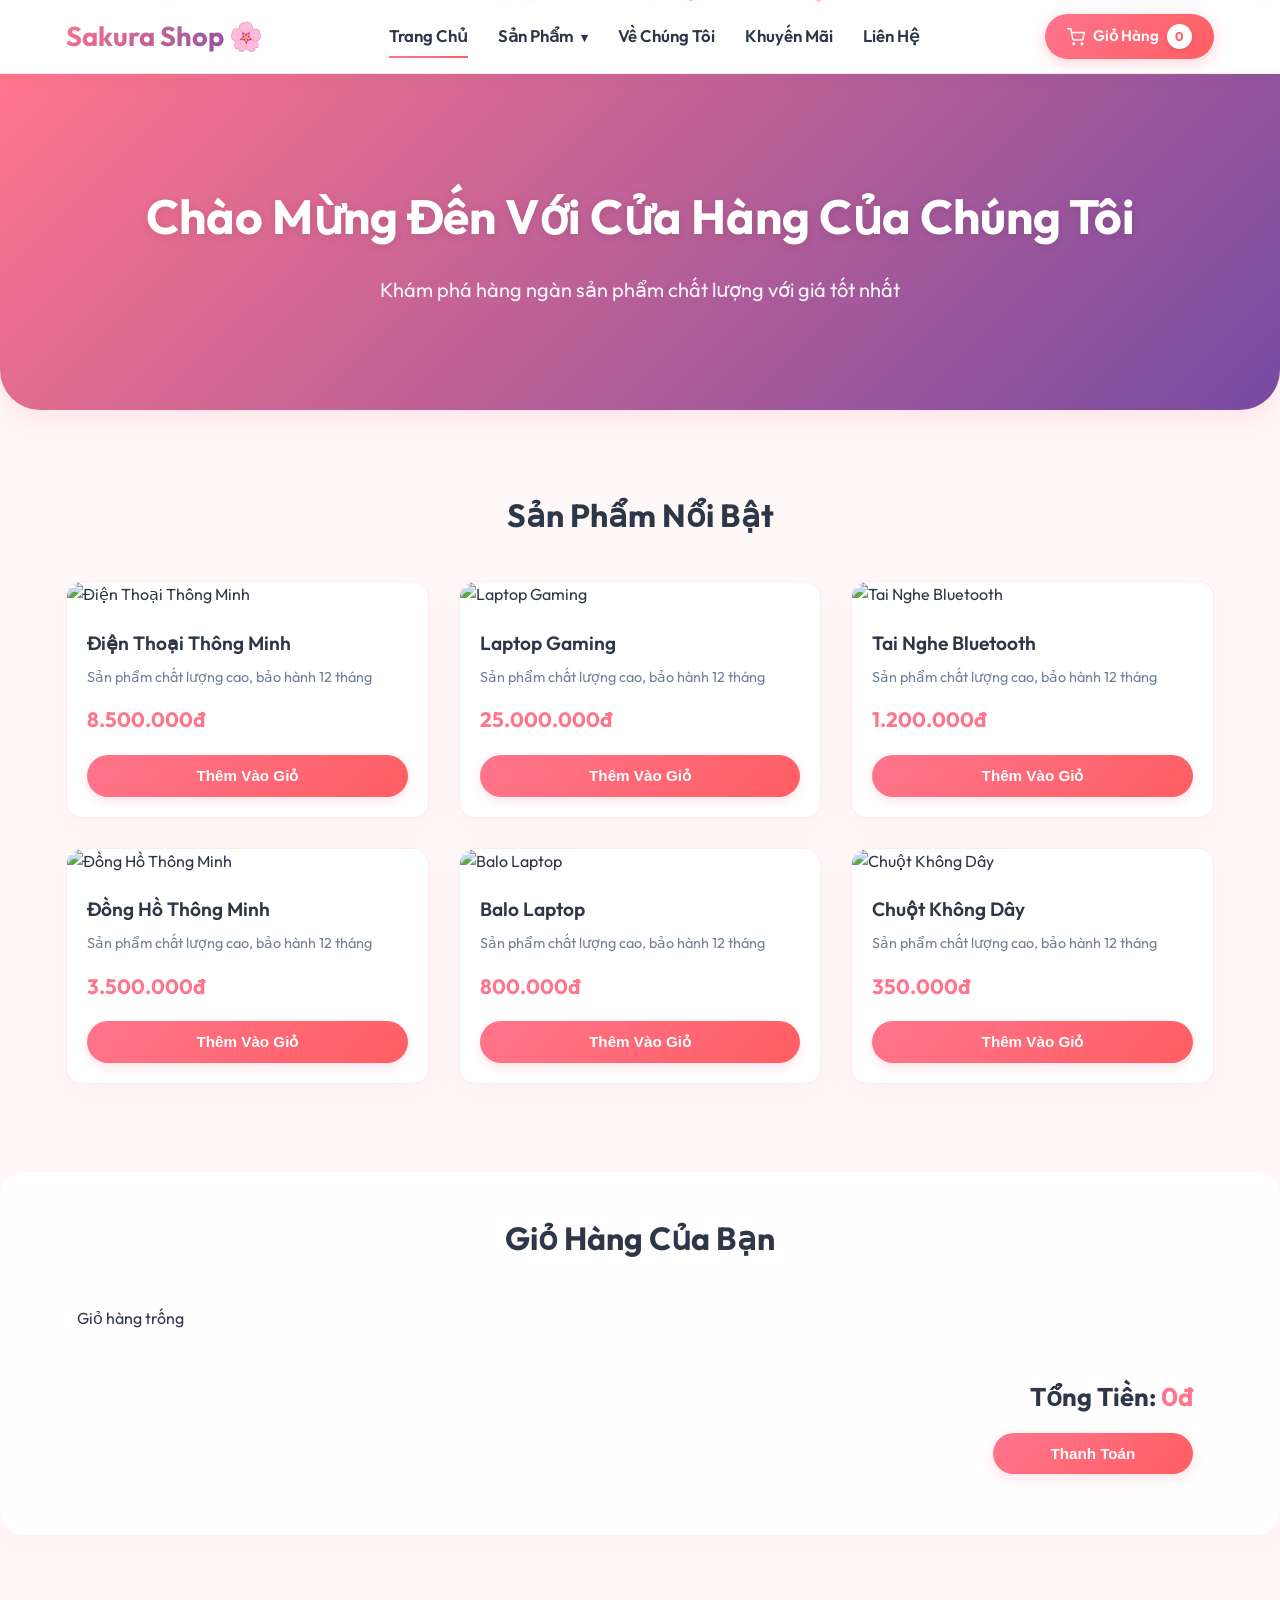
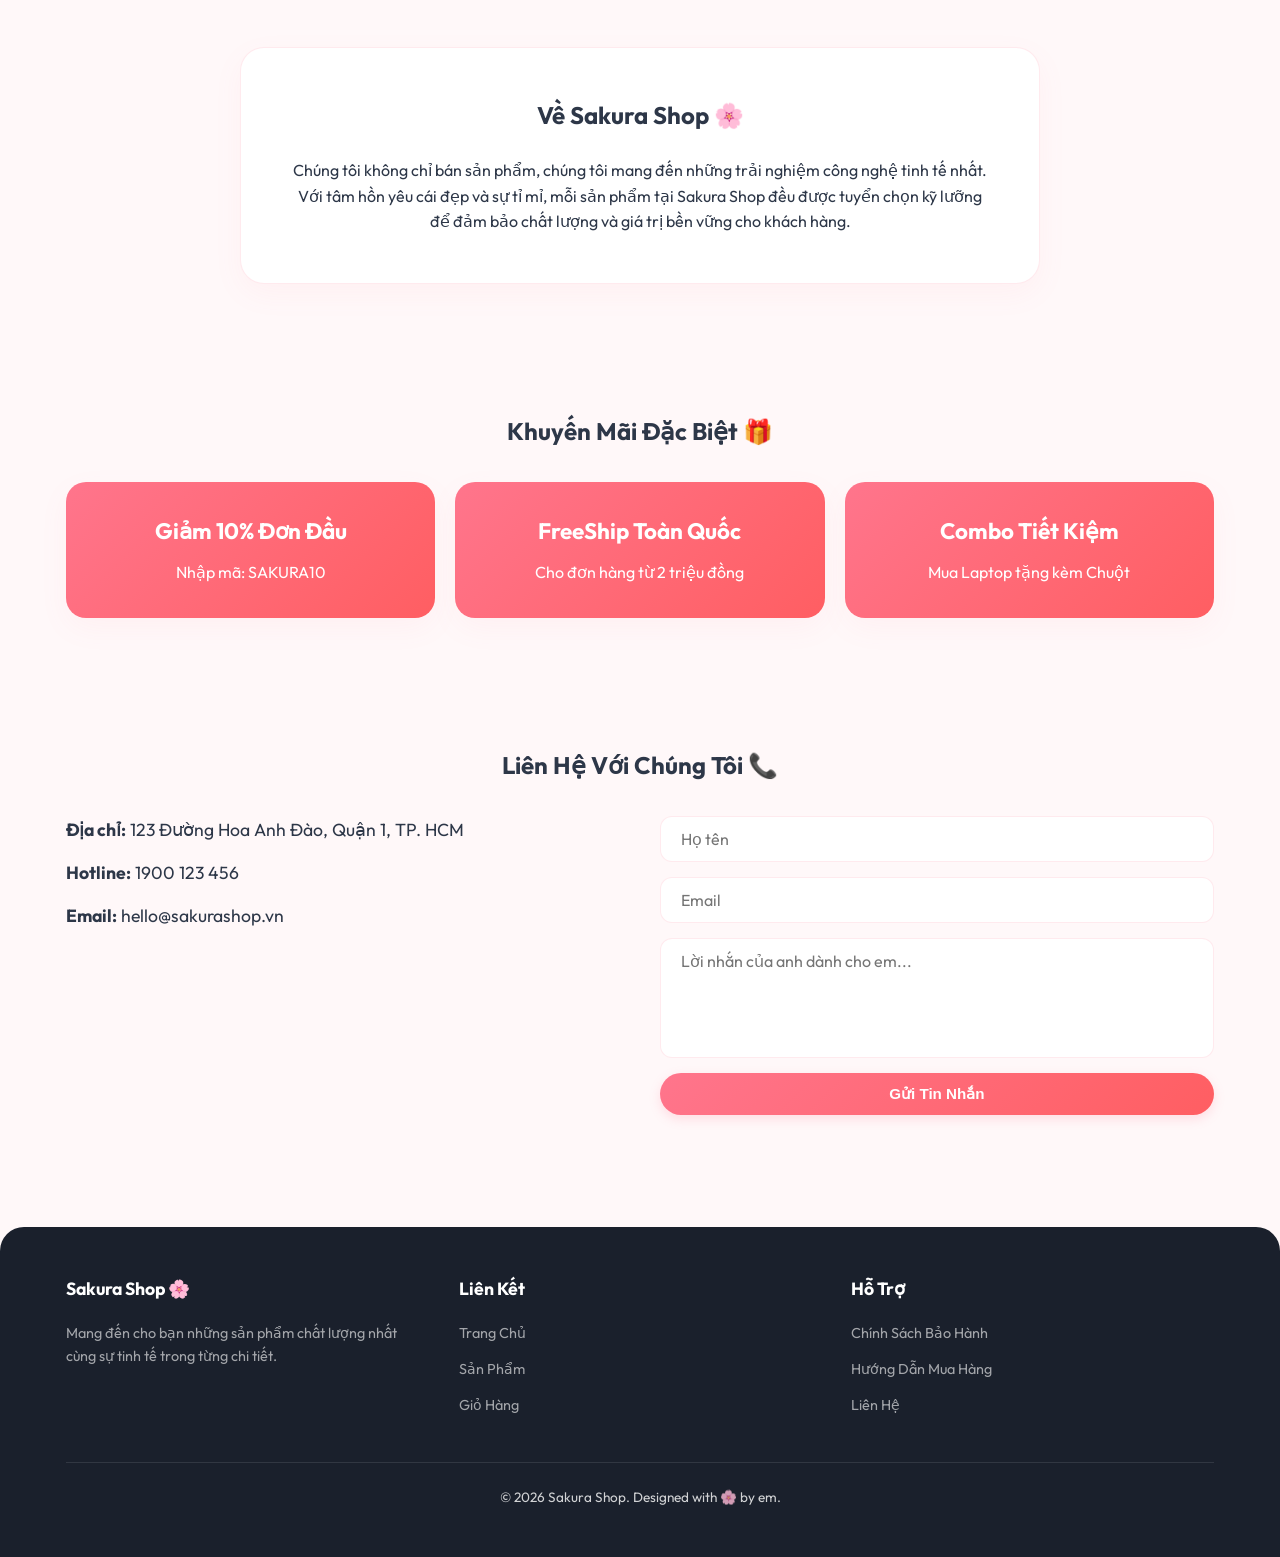
==== index.html @ aaeb4ecf "Initial commit: Web đồ án thực hành" ====
<!doctype html>
<html lang="vi">
    <head>
        <meta charset="UTF-8" />
        <meta name="viewport" content="width=device-width, initial-scale=1.0" />
        <title>Sakura Shop 🌸 - Cửa Hàng Trực Tuyến</title>
        <link rel="preconnect" href="https://fonts.googleapis.com" />
        <link rel="preconnect" href="https://fonts.gstatic.com" crossorigin />
        <link
            href="https://fonts.googleapis.com/css2?family=Outfit:wght@300;400;500;600;700&display=swap"
            rel="stylesheet"
        />
        <link rel="stylesheet" href="style.css" />
    </head>

    <body>
        <div class="sakura-container" id="sakura-container"></div>
        <header>
            <div class="container header-wrapper">
                <a href="#home" class="logo">
                    <span>Sakura Shop</span>
                    <span class="cherry-blossom">🌸</span>
                </a>

                <nav class="nav-menu" id="nav-menu">
                    <ul>
                        <li><a href="#home" class="nav-link">Trang Chủ</a></li>
                        <li class="dropdown">
                            <a href="#products" class="nav-link">Sản Phẩm <span class="arrow">▾</span></a>
                            <ul class="dropdown-menu">
                                <li><a href="#products" class="dropdown-item" data-category="all">Tất Cả</a></li>
                                <li><a href="#products" class="dropdown-item" data-category="phone">Điện Thoại</a></li>
                                <li><a href="#products" class="dropdown-item" data-category="laptop">Laptop</a></li>
                                <li><a href="#products" class="dropdown-item" data-category="accessory">Phụ Kiện</a></li>
                            </ul>
                        </li>
                        <li><a href="#about" class="nav-link">Về Chúng Tôi</a></li>
                        <li><a href="#offers" class="nav-link">Khuyến Mãi</a></li>
                        <li><a href="#contact" class="nav-link">Liên Hệ</a></li>
                    </ul>
                </nav>

                <div class="header-actions">
                    <a href="#cart" class="cart-btn">
                        <svg
                            class="cart-icon"
                            xmlns="http://www.w3.org/2000/svg"
                            viewBox="0 0 24 24"
                            fill="none"
                            stroke="currentColor"
                            stroke-width="2"
                            stroke-linecap="round"
                            stroke-linejoin="round"
                        >
                            <circle cx="9" cy="21" r="1"></circle>
                            <circle cx="20" cy="21" r="1"></circle>
                            <path
                                d="M1 1h4l2.68 13.39a2 2 0 0 0 2 1.61h9.72a2 2 0 0 0 2-1.61L23 6H6"
                            ></path>
                        </svg>
                        <span class="cart-text">Giỏ Hàng</span>
                        <span id="cart-count" class="cart-badge">0</span>
                    </a>

                    <button
                        class="menu-toggle"
                        id="menu-toggle"
                        aria-label="Toggle Menu"
                    >
                        <span class="bar"></span>
                        <span class="bar"></span>
                        <span class="bar"></span>
                    </button>
                </div>
            </div>
        </header>

        <main>
            <section id="home" class="hero">
                <div class="container">
                    <h2>Chào Mừng Đến Với Cửa Hàng Của Chúng Tôi</h2>
                    <p>
                        Khám phá hàng ngàn sản phẩm chất lượng với giá tốt nhất
                    </p>
                </div>
            </section>

            <section id="products" class="products">
                <div class="container">
                    <h2>Sản Phẩm Nổi Bật</h2>
                    <div class="product-grid" id="product-grid"></div>
                </div>
            </section>

            <section id="cart" class="cart-section">
                <div class="container">
                    <h2>Giỏ Hàng Của Bạn</h2>
                    <div id="cart-items">
                        <p>Giỏ hàng trống</p>
                    </div>
                    <div class="cart-total">
                        <h3>Tổng Tiền: <span id="total-amount">0đ</span></h3>
                        <button id="checkout-btn" class="btn">
                            Thanh Toán
                        </button>
                    </div>
                </div>
            </section>
        </main>

        <section id="about" class="about-section">
            <div class="container">
                <div class="about-content">
                    <h2>Về Sakura Shop 🌸</h2>
                    <p>Chúng tôi không chỉ bán sản phẩm, chúng tôi mang đến những trải nghiệm công nghệ tinh tế nhất. Với tâm hồn yêu cái đẹp và sự tỉ mỉ, mỗi sản phẩm tại Sakura Shop đều được tuyển chọn kỹ lưỡng để đảm bảo chất lượng và giá trị bền vững cho khách hàng.</p>
                </div>
            </div>
        </section>

        <section id="offers" class="offers-section">
            <div class="container">
                <h2>Khuyến Mãi Đặc Biệt 🎁</h2>
                <div class="offer-grid">
                    <div class="offer-card">
                        <h3>Giảm 10% Đơn Đầu</h3>
                        <p>Nhập mã: SAKURA10</p>
                    </div>
                    <div class="offer-card">
                        <h3>FreeShip Toàn Quốc</h3>
                        <p>Cho đơn hàng từ 2 triệu đồng</p>
                    </div>
                    <div class="offer-card">
                        <h3>Combo Tiết Kiệm</h3>
                        <p>Mua Laptop tặng kèm Chuột</p>
                    </div>
                </div>
            </div>
        </section>

        <section id="contact" class="contact-section">
            <div class="container">
                <h2>Liên Hệ Với Chúng Tôi 📞</h2>
                <div class="contact-wrapper">
                    <div class="contact-info">
                        <p><strong>Địa chỉ:</strong> 123 Đường Hoa Anh Đào, Quận 1, TP. HCM</p>
                        <p><strong>Hotline:</strong> 1900 123 456</p>
                        <p><strong>Email:</strong> hello@sakurashop.vn</p>
                    </div>
                    <form class="contact-form">
                        <input type="text" placeholder="Họ tên" required>
                        <input type="email" placeholder="Email" required>
                        <textarea placeholder="Lời nhắn của anh dành cho em..."></textarea>
                        <button type="submit" class="btn">Gửi Tin Nhắn</button>
                    </form>
                </div>
            </div>
        </section>

        <footer class="footer">
            <div class="container">
                <div class="footer-container">
                    <div class="footer-section">
                        <h4>Sakura Shop 🌸</h4>
                        <p>Mang đến cho bạn những sản phẩm chất lượng nhất cùng sự tinh tế trong từng chi tiết.</p>
                    </div>
                    <div class="footer-section">
                        <h4>Liên Kết</h4>
                        <a href="#home">Trang Chủ</a>
                        <a href="#products">Sản Phẩm</a>
                        <a href="#cart">Giỏ Hàng</a>
                    </div>
                    <div class="footer-section">
                        <h4>Hỗ Trợ</h4>
                        <a href="#">Chính Sách Bảo Hành</a>
                        <a href="#">Hướng Dẫn Mua Hàng</a>
                        <a href="#">Liên Hệ</a>
                    </div>
                </div>
                <div class="footer-bottom">
                    <p>&copy; 2026 Sakura Shop. Designed with 🌸 by em.</p>
                </div>
            </div>
        </footer>

        <div class="toast-container" id="toast-container"></div>
        <div class="menu-overlay" id="menu-overlay"></div>
        <script src="script.js"></script>
    </body>
</html>
---- style.css ----
:root {
    --primary: #ff758c;
    --primary-light: #ffeef2;
    --primary-gradient: linear-gradient(135deg, #ff758c 0%, #ff5e62 100%);
    --secondary-gradient: linear-gradient(135deg, #ff758c 0%, #764ba2 100%);
    --dark: #2d3748;
    --light-gray: #fff8f9;
    --border-color: rgba(255, 117, 140, 0.15);
    --transition: all 0.3s cubic-bezier(0.4, 0, 0.2, 1);
    --shadow-soft: 0 10px 30px rgba(255, 117, 140, 0.06);
    --shadow-medium: 0 15px 35px rgba(255, 117, 140, 0.12);
}

* {
    margin: 0;
    padding: 0;
    box-sizing: border-box;
}

body {
    font-family: 'Outfit', -apple-system, BlinkMacSystemFont, "Segoe UI", Roboto, sans-serif;
    line-height: 1.6;
    color: var(--dark);
    background-color: var(--light-gray);
    overflow-x: hidden;
}

.container {
    width: 92%;
    max-width: 1200px;
    margin: 0 auto;
    padding: 0 15px;
}

/* Sakura Petals 🌸 */
.sakura-container {
    position: fixed;
    top: 0;
    left: 0;
    width: 100%;
    height: 100%;
    pointer-events: none;
    z-index: 9999;
    overflow: hidden;
}

.sakura-petal {
    position: absolute;
    top: -20px;
    background: linear-gradient(135deg, #ffb7c5 0%, #ff758c 100%);
    border-radius: 90% 10% 90% 10% / 90% 10% 90% 10%;
    transform-origin: center;
    box-shadow: 0 2px 5px rgba(255, 117, 140, 0.2);
    animation: fall linear infinite;
}

@keyframes fall {
    0% { top: -50px; transform: rotate(0deg) translateX(0px); }
    100% { top: 105vh; transform: rotate(720deg) translateX(120px); }
}

/* Header */
header {
    background: rgba(255, 255, 255, 0.85);
    backdrop-filter: blur(12px);
    -webkit-backdrop-filter: blur(12px);
    border-bottom: 1px solid rgba(255, 117, 140, 0.15);
    box-shadow: 0 4px 30px rgba(0, 0, 0, 0.02);
    position: sticky;
    top: 0;
    z-index: 1100;
    transition: var(--transition);
}

.header-wrapper {
    display: flex;
    justify-content: space-between;
    align-items: center;
    padding: 0.9rem 15px;
}

.logo {
    display: flex;
    align-items: center;
    text-decoration: none;
    font-size: 1.7rem;
    font-weight: 700;
    background: var(--secondary-gradient);
    -webkit-background-clip: text;
    -webkit-text-fill-color: transparent;
    transition: var(--transition);
}

.logo:hover { transform: scale(1.03); }

.cherry-blossom {
    -webkit-text-fill-color: initial;
    margin-left: 5px;
    display: inline-block;
    animation: bounce 2s infinite ease-in-out;
}

@keyframes bounce {
    0%, 100% { transform: translateY(0); }
    50% { transform: translateY(-4px); }
}

/* Navigation & Dropdown 🌸 */
.nav-menu ul {
    list-style: none;
    display: flex;
    gap: 30px;
    margin: 0;
    padding: 0;
}

.nav-menu ul li {
    position: relative;
}

.dropdown { cursor: pointer; }

.arrow {
    font-size: 0.8rem;
    margin-left: 4px;
    transition: var(--transition);
    display: inline-block;
}

.dropdown.active .arrow { transform: rotate(180deg); }

.dropdown-menu {
    position: absolute;
    top: 100%;
    left: 0;
    background: white;
    min-width: 200px;
    box-shadow: var(--shadow-medium);
    border-radius: 12px;
    padding: 10px 0;
    opacity: 0;
    visibility: hidden;
    transform: translateY(10px);
    transition: var(--transition);
    z-index: 1000;
    list-style: none;
}

.dropdown:hover .dropdown-menu {
    opacity: 1;
    visibility: visible;
    transform: translateY(0);
}

.dropdown-item {
    padding: 10px 20px;
    color: var(--dark);
    text-decoration: none;
    display: block;
    font-weight: 500;
    font-size: 0.95rem;
    transition: var(--transition);
}

.dropdown-item:hover {
    background: var(--primary-light);
    color: var(--primary);
    padding-left: 25px;
}

.nav-link {
    color: var(--dark);
    text-decoration: none;
    font-weight: 600;
    font-size: 1.05rem;
    padding: 8px 0;
    display: block;
    position: relative;
    transition: var(--transition);
}

.nav-link:hover { color: var(--primary); }

.nav-link::after {
    content: '';
    position: absolute;
    bottom: 0;
    left: 0;
    width: 0;
    height: 2px;
    background: var(--primary-gradient);
    transition: var(--transition);
}

.nav-link:hover::after, .nav-link.active::after { width: 100%; }

.header-actions {
    display: flex;
    align-items: center;
    gap: 15px;
}

.cart-btn {
    display: flex;
    align-items: center;
    gap: 8px;
    background: var(--primary-gradient);
    color: white;
    text-decoration: none;
    padding: 10px 22px;
    border-radius: 50px;
    font-weight: 600;
    font-size: 0.95rem;
    box-shadow: 0 4px 15px rgba(255, 117, 140, 0.3);
    transition: var(--transition);
    position: relative;
}

.cart-btn:hover {
    transform: translateY(-2px);
    box-shadow: 0 6px 20px rgba(255, 117, 140, 0.4);
    opacity: 0.95;
}

.cart-icon { width: 18px; height: 18px; }

.cart-badge {
    background: white;
    color: #ff5e62;
    font-size: 0.8rem;
    font-weight: 700;
    padding: 2px 8px;
    border-radius: 20px;
    min-width: 20px;
    text-align: center;
    box-shadow: 0 2px 5px rgba(0,0,0,0.1);
    transition: var(--transition);
}

/* Hamburger menu toggle button */
.menu-toggle {
    display: none;
    flex-direction: column;
    justify-content: space-between;
    width: 30px;
    height: 20px;
    background: transparent;
    border: none;
    cursor: pointer;
    z-index: 1100;
    padding: 0;
    position: relative;
}

.menu-toggle .bar {
    width: 100%;
    height: 3px;
    background-color: var(--dark);
    border-radius: 2px;
    transition: var(--transition);
    position: absolute;
    left: 0;
}

.menu-toggle .bar:nth-child(1) { top: 0; }
.menu-toggle .bar:nth-child(2) { top: 9px; }
.menu-toggle .bar:nth-child(3) { top: 18px; }

.menu-toggle.active .bar:nth-child(1) { top: 9px; transform: rotate(45deg); }
.menu-toggle.active .bar:nth-child(2) { opacity: 0; transform: translateX(-20px); }
.menu-toggle.active .bar:nth-child(3) { top: 9px; transform: rotate(-45deg); }

/* Sections */
.hero {
    background: var(--secondary-gradient);
    color: white;
    text-align: center;
    padding: 6.5rem 0;
    margin-bottom: 2.5rem;
    position: relative;
    overflow: hidden;
    border-radius: 0 0 40px 40px;
    box-shadow: 0 10px 30px rgba(255, 117, 140, 0.15);
}

.hero h2 { font-size: 3rem; font-weight: 700; margin-bottom: 1.2rem; text-shadow: 0 2px 10px rgba(0, 0, 0, 0.1); }
.hero p { font-size: 1.25rem; opacity: 0.95; max-width: 650px; margin: 0 auto; }

.products { padding: 2.5rem 0; }
.products h2 { text-align: center; margin-bottom: 2.5rem; font-size: 2rem; font-weight: 700; color: var(--dark); position: relative; }


.product-grid {
    display: grid;
    grid-template-columns: repeat(auto-fill, minmax(280px, 1fr));
    gap: 30px;
}

.product-card {
    background: white;
    border-radius: 16px;
    overflow: hidden;
    box-shadow: var(--shadow-soft);
    border: 1px solid var(--border-color);
    transition: var(--transition);
}

.product-card:hover { transform: translateY(-8px); box-shadow: var(--shadow-medium); }
.product-card img { width: 100%; height: 220px; object-fit: cover; transition: var(--transition); }
.product-card:hover img { transform: scale(1.05); }

.product-info { padding: 20px; }
.product-info h3 { margin-bottom: 8px; font-size: 1.2rem; font-weight: 600; color: var(--dark); }
.product-info p { color: #718096; font-size: 0.9rem; margin-bottom: 15px; line-height: 1.5; }
.price { font-size: 1.3rem; font-weight: 700; color: var(--primary); margin-bottom: 18px; }

.btn {
    background: var(--primary-gradient);
    color: white;
    border: none;
    padding: 12px 24px;
    border-radius: 50px;
    cursor: pointer;
    font-weight: 600;
    font-size: 0.95rem;
    width: 100%;
    box-shadow: 0 4px 12px rgba(255, 117, 140, 0.2);
    transition: var(--transition);
}

.btn:hover { transform: translateY(-1px); box-shadow: 0 6px 15px rgba(255, 117, 140, 0.35); opacity: 0.95; }

/* Cart */
.cart-section {
    background: rgba(255, 255, 255, 0.7);
    backdrop-filter: blur(10px);
    -webkit-backdrop-filter: blur(10px);
    border: 1px solid rgba(255, 255, 255, 0.5);
    padding: 2.5rem 0;
    margin: 3rem 0;
    border-radius: 24px;
    box-shadow: var(--shadow-soft);
}

.cart-section h2 { text-align: center; margin-bottom: 2rem; font-size: 2rem; color: var(--dark); }
#cart-items { max-height: 500px; overflow-y: auto; padding: 10px; }
.cart-item {
    display: flex;
    align-items: center;
    padding: 20px;
    background: rgba(255, 255, 255, 0.8);
    border: 1px solid var(--border-color);
    border-radius: 16px;
    margin-bottom: 15px;
    transition: var(--transition);
}
.cart-item:hover { box-shadow: var(--shadow-soft); transform: translateY(-2px); }
.cart-item img { width: 90px; height: 90px; object-fit: cover; border-radius: 12px; margin-right: 20px; border: 1px solid var(--border-color); }
.cart-item-details { flex: 1; }
.cart-item-details h4 { margin-bottom: 8px; font-size: 1.1rem; color: var(--dark); font-weight: 600; }
.quantity-controls { display: flex; align-items: center; gap: 12px; }
.quantity-controls button {
    display: flex;
    align-items: center;
    justify-content: center;
    width: 32px;
    height: 32px;
    border: 1px solid rgba(255, 117, 140, 0.3);
    background: white;
    color: var(--primary);
    font-weight: 600;
    cursor: pointer;
    border-radius: 8px;
    transition: var(--transition);
}
.quantity-controls button:hover { background: var(--primary); color: white; border-color: var(--primary); }

.cart-total { text-align: right; padding: 20px; margin-top: 15px; }
.cart-total h3 { font-size: 1.6rem; margin-bottom: 15px; color: var(--dark); }
.cart-total #total-amount { color: var(--primary); font-weight: 700; }
.cart-total .btn { width: auto; min-width: 200px; }

/* New Page Sections 🌸 */
.about-section, .offers-section, .contact-section {
    padding: 4rem 0;
    text-align: center;
}

.about-content {
    max-width: 800px;
    margin: 0 auto;
    background: white;
    padding: 3rem;
    border-radius: 24px;
    box-shadow: var(--shadow-soft);
    border: 1px solid var(--border-color);
}

.about-content h2, .offers-section h2, .contact-section h2 {
    margin-bottom: 1.5rem;
    color: var(--dark);
}

.offer-grid {
    display: grid;
    grid-template-columns: repeat(auto-fit, minmax(250px, 1fr));
    gap: 20px;
    margin-top: 2rem;
}

.offer-card {
    background: var(--primary-gradient);
    color: white;
    padding: 2rem;
    border-radius: 20px;
    box-shadow: var(--shadow-soft);
    transition: var(--transition);
}

.offer-card:hover { transform: translateY(-5px); box-shadow: var(--shadow-medium); }
.offer-card h3 { font-size: 1.4rem; margin-bottom: 10px; }

.contact-wrapper {
    display: grid;
    grid-template-columns: repeat(auto-fit, minmax(300px, 1fr));
    gap: 40px;
    text-align: left;
    margin-top: 2rem;
}

.contact-info p { font-size: 1.1rem; margin-bottom: 15px; }
.contact-form { display: flex; flex-direction: column; gap: 15px; }
.contact-form input, .contact-form textarea {
    padding: 12px 20px;
    border-radius: 12px;
    border: 1px solid var(--border-color);
    font-family: inherit;
    font-size: 1rem;
}
.contact-form textarea { height: 120px; resize: none; }

/* Footer 🌸 */
footer {
    background: #1a202c;
    color: rgba(255, 255, 255, 0.8);
    text-align: center;
    padding: 3rem 0;
    margin-top: 3rem;
    border-radius: 24px 24px 0 0;
}

.footer-container {
    display: grid;
    grid-template-columns: repeat(auto-fit, minmax(200px, 1fr));
    gap: 30px;
    text-align: left;
    margin-bottom: 2rem;
}

.footer-section h4 {
    color: white;
    margin-bottom: 1.2rem;
    font-size: 1.1rem;
}

.footer-section p, .footer-section a {
    color: rgba(255, 255, 255, 0.6);
    text-decoration: none;
    font-size: 0.9rem;
    display: block;
    margin-bottom: 0.8rem;
    transition: var(--transition);
}

.footer-section a:hover {
    color: var(--primary);
    padding-left: 5px;
}

.footer-bottom {
    border-top: 1px solid rgba(255, 255, 255, 0.1);
    padding-top: 1.5rem;
    text-align: center;
    font-size: 0.85rem;
}

/* Toast Notification 🌸 */
.toast-container {
    position: fixed;
    bottom: 30px;
    right: 30px;
    z-index: 10000;
    display: flex;
    flex-direction: column;
    gap: 10px;
}

.toast {
    background: white;
    color: var(--dark);
    padding: 12px 25px;
    border-radius: 12px;
    box-shadow: var(--shadow-medium);
    border-left: 5px solid var(--primary);
    display: flex;
    align-items: center;
    gap: 10px;
    animation: slideIn 0.3s ease-out forwards;
    font-weight: 500;
    min-width: 250px;
}

@keyframes slideIn {
    from { transform: translateX(100%); opacity: 0; }
    to { transform: translateX(0); opacity: 1; }
}

.toast.fade-out { animation: slideOut 0.3s ease-in forwards; }

@keyframes slideOut {
    from { transform: translateX(0); opacity: 1; }
    to { transform: translateX(100%); opacity: 0; }
}

/* Overlay background 🌸 */
.menu-overlay {
    position: fixed;
    top: 0;
    left: 0;
    width: 100%;
    height: 100%;
    background: rgba(0, 0, 0, 0.4);
    z-index: 1040;
    opacity: 0;
    visibility: hidden;
    transition: opacity 0.3s ease, visibility 0.3s ease;
}

.menu-overlay.active {
    opacity: 1;
    visibility: visible;
}

/* Mobile Navigation - Sidebar Style 🌸 */
@media (max-width: 768px) {
    .menu-toggle {
        display: flex;
    }

    .nav-menu {
        position: fixed;
        top: 0;
        right: -300px;
        width: 280px;
        height: 100vh;
        background: rgba(255, 255, 255, 0.98);
        backdrop-filter: blur(20px);
        -webkit-backdrop-filter: blur(20px);
        box-shadow: -10px 0 30px rgba(0, 0, 0, 0.05);
        transition: all 0.4s cubic-bezier(0.4, 0, 0.2, 1);
        z-index: 1050;
        display: block;
    }

    .nav-menu.active {
        right: 0;
    }

    .nav-menu ul {
        flex-direction: column;
        gap: 0;
        padding: 80px 0 20px 0;
    }

    .nav-menu ul li {
        width: 100%;
    }

    .nav-link {
        padding: 16px 30px;
        font-size: 1.1rem;
        border-bottom: 1px solid rgba(255, 117, 140, 0.08);
    }

    .dropdown-menu {
        position: static;
        opacity: 1;
        visibility: visible;
        transform: none;
        box-shadow: none;
        background: rgba(255, 117, 140, 0.05);
        margin: 0 15px;
        border-radius: 8px;
        max-height: 0; /* Mặc định thu nhỏ tối đa */
        overflow: hidden;
        transition: max-height 0.4s cubic-bezier(0.4, 0, 0.2, 1), padding 0.3s ease;
        padding: 0;
    }

    .dropdown.active .dropdown-menu {
        max-height: 500px; /* Đủ lớn để chứa list sản phẩm */
        padding: 10px 0;
    }

    .nav-link::after {
        left: 30px;
    }
}

/* Mobile < 576px */
@media (max-width: 576px) {
    .product-grid {
        grid-template-columns: repeat(auto-fill, minmax(140px, 1fr));
        gap: 15px;
        padding: 0 5px;
    }

    .product-card { border-radius: 12px; }
    .product-card img { height: 130px; }
    .product-info { padding: 12px; }
    .product-info h3 { font-size: 0.95rem; margin-bottom: 4px; white-space: nowrap; overflow: hidden; text-overflow: ellipsis; }
    .product-info p { font-size: 0.75rem; line-height: 1.4; display: -webkit-box; -webkit-line-clamp: 2; -webkit-box-orient: vertical; overflow: hidden; margin-bottom: 8px; }
    .price { font-size: 1rem; margin-bottom: 10px; }
    .btn { padding: 8px 12px; font-size: 0.85rem; border-radius: 8px; }

    .cart-item { flex-direction: column; align-items: flex-start; position: relative; padding: 15px; }
    .cart-item img { width: 100%; height: 150px; margin-right: 0; margin-bottom: 15px; border-radius: 10px; }
    .cart-item-details { width: 100%; }
    .cart-item-details h4 { font-size: 1.05rem; margin-bottom: 6px; }
    .quantity-controls { margin-top: 15px; justify-content: space-between; width: 100%; }
    .cart-total { text-align: center; padding: 10px; }
    .cart-total h3 { font-size: 1.3rem; }
    .cart-total .btn { width: 100%; }
}
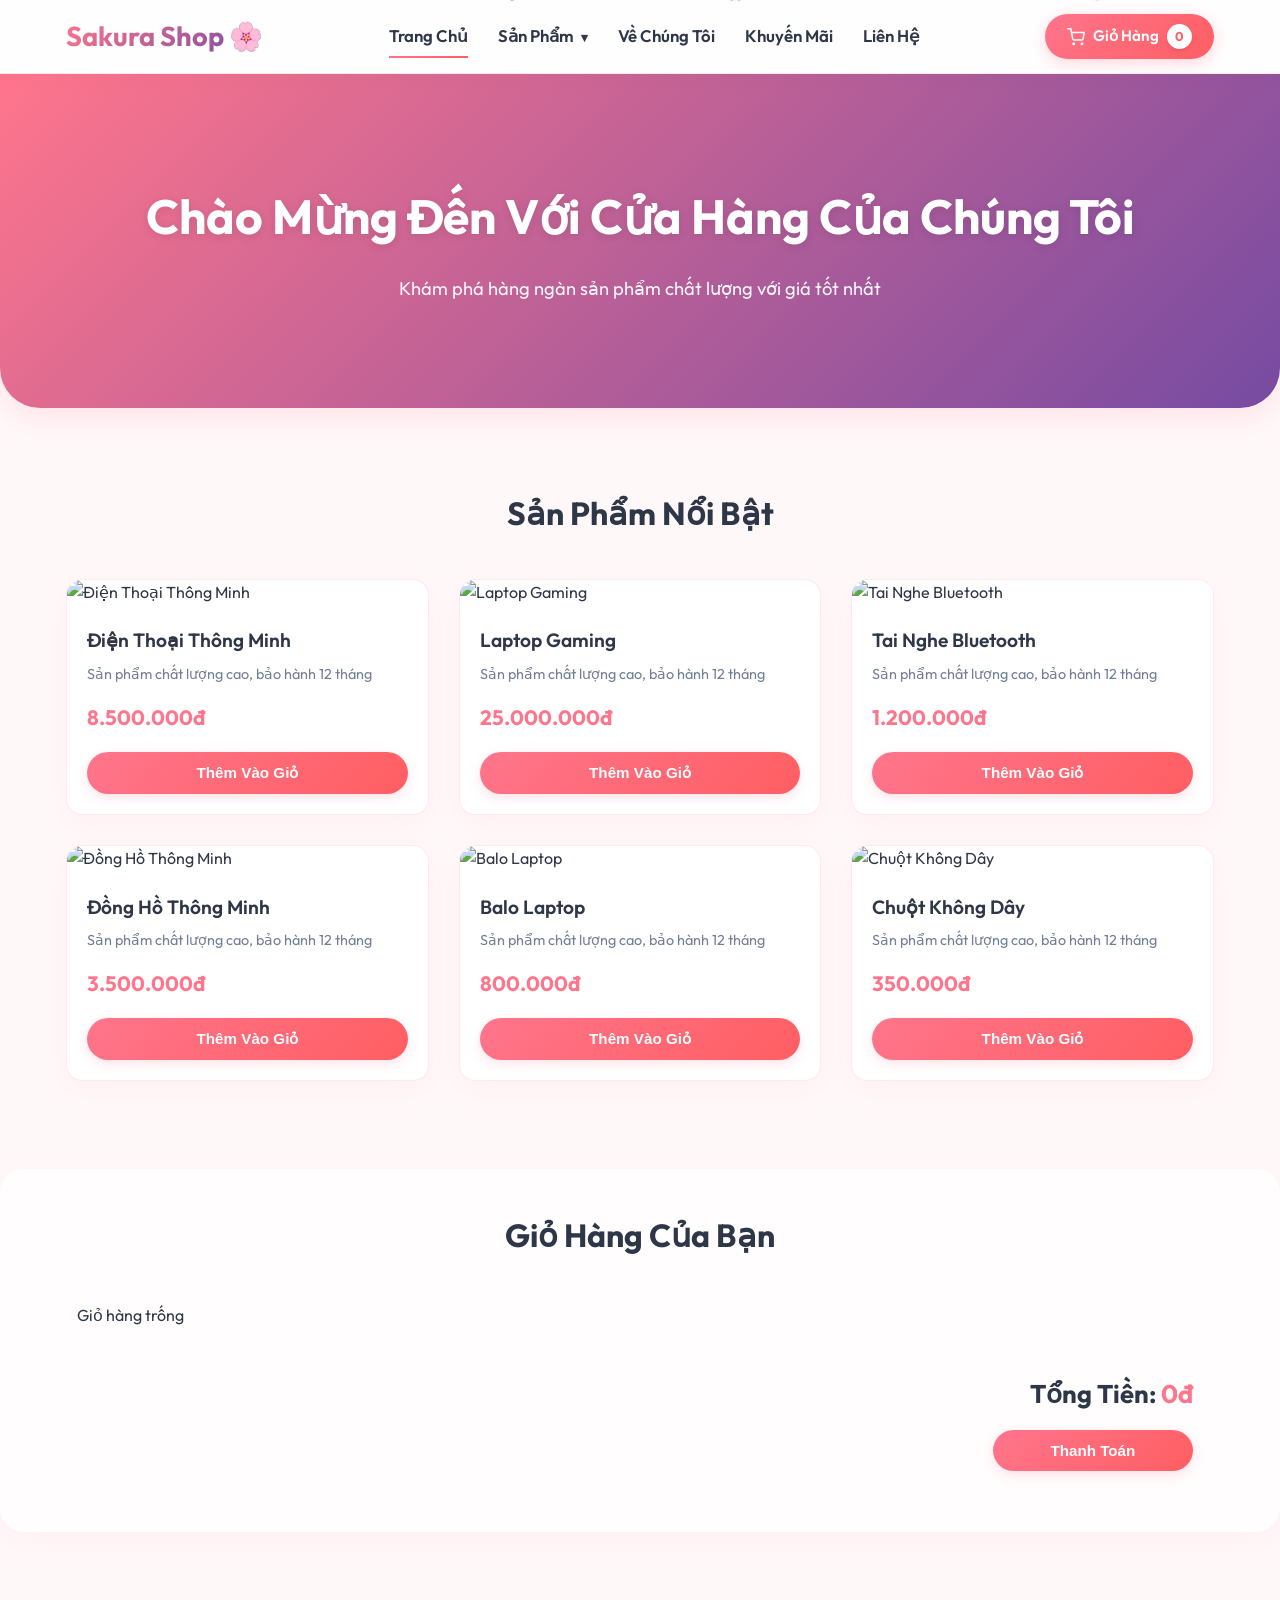
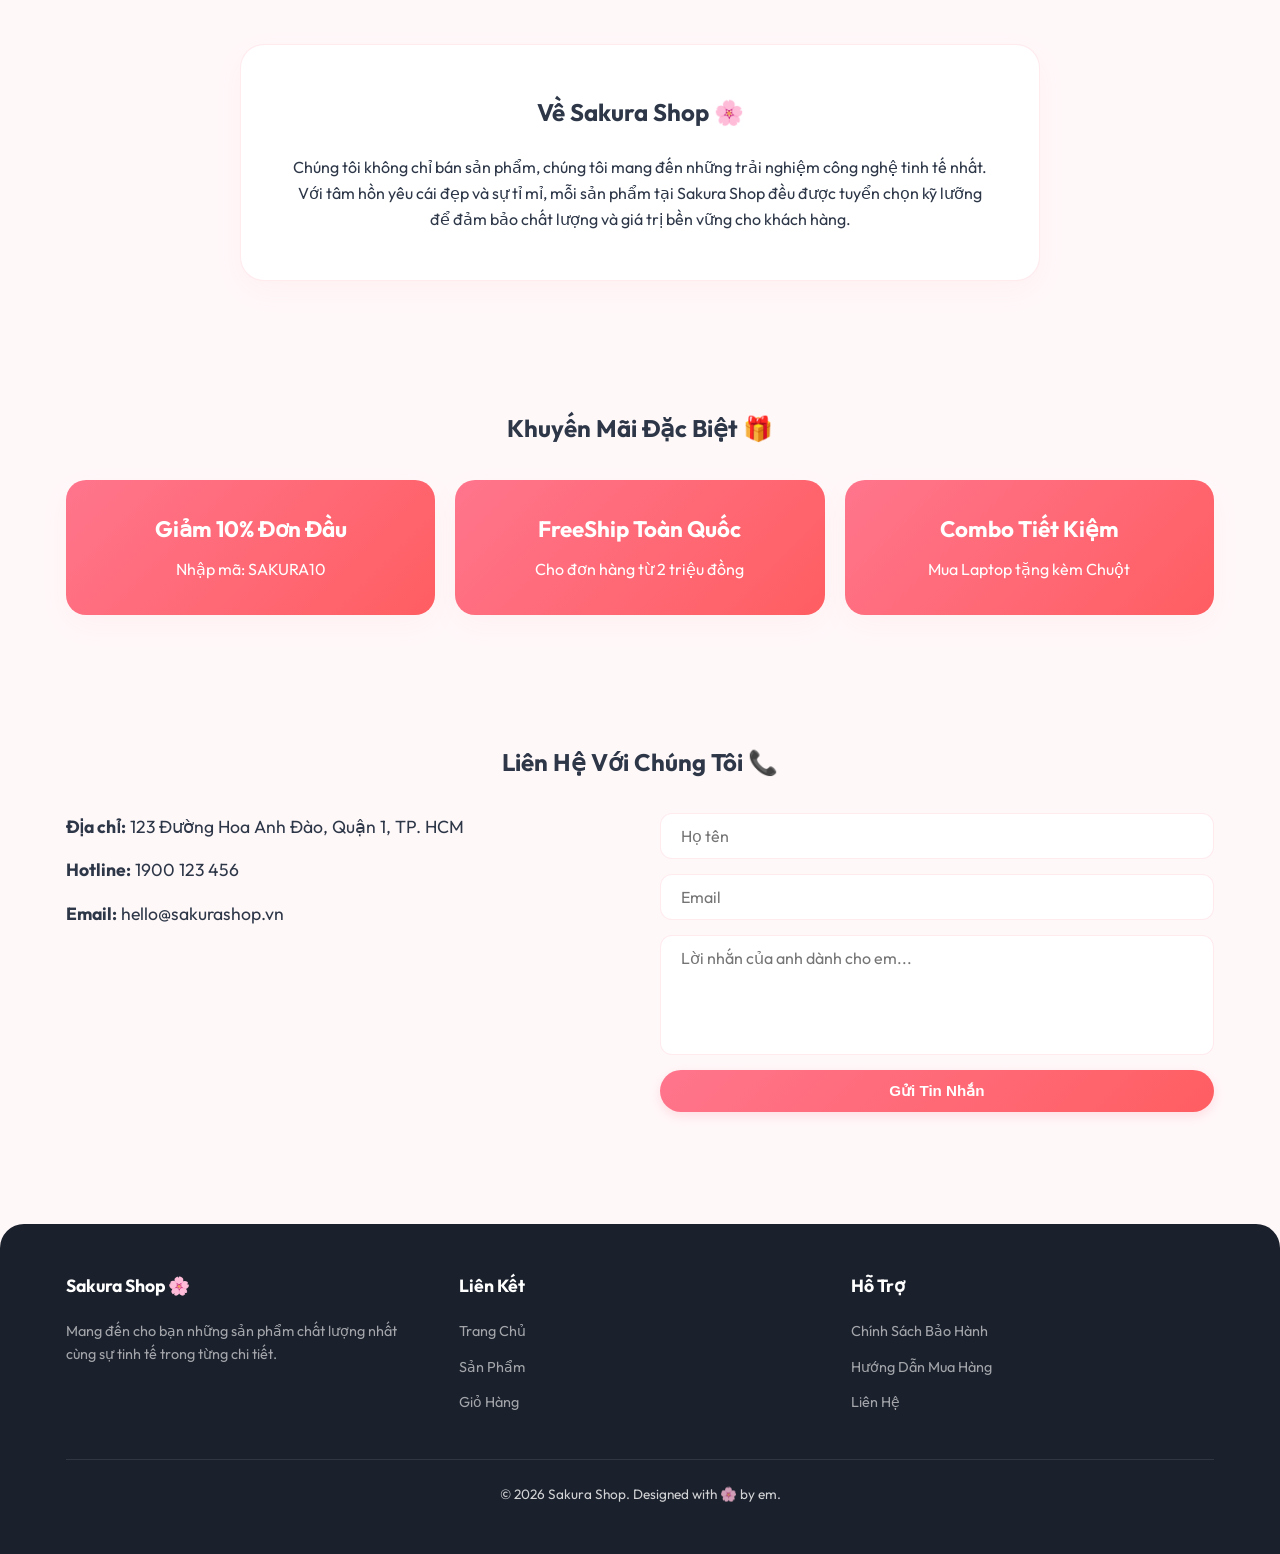
==== commit 912b05c7: "fix lỗi ui ko hiển thị trên moblie" ====
--- a/index.html
+++ b/index.html
@@ -26,16 +26,50 @@
                     <ul>
                         <li><a href="#home" class="nav-link">Trang Chủ</a></li>
                         <li class="dropdown">
-                            <a href="#products" class="nav-link">Sản Phẩm <span class="arrow">▾</span></a>
-                            <ul class="dropdown-menu">
-                                <li><a href="#products" class="dropdown-item" data-category="all">Tất Cả</a></li>
-                                <li><a href="#products" class="dropdown-item" data-category="phone">Điện Thoại</a></li>
-                                <li><a href="#products" class="dropdown-item" data-category="laptop">Laptop</a></li>
-                                <li><a href="#products" class="dropdown-item" data-category="accessory">Phụ Kiện</a></li>
+                            <a href="#products" class="nav-link checkout-button"
+                                >Sản Phẩm <span class="arrow">▾</span></a
+                            >
+                            <ul class="dropdown-menu" style="display: none">
+                                <li>
+                                    <a
+                                        href="#products"
+                                        class="dropdown-item"
+                                        data-category="all"
+                                        >Tất Cả</a
+                                    >
+                                </li>
+                                <li>
+                                    <a
+                                        href="#products"
+                                        class="dropdown-item"
+                                        data-category="phone"
+                                        >Điện Thoại</a
+                                    >
+                                </li>
+                                <li>
+                                    <a
+                                        href="#products"
+                                        class="dropdown-item"
+                                        data-category="laptop"
+                                        >Laptop</a
+                                    >
+                                </li>
+                                <li>
+                                    <a
+                                        href="#products"
+                                        class="dropdown-item"
+                                        data-category="accessory"
+                                        >Phụ Kiện</a
+                                    >
+                                </li>
                             </ul>
                         </li>
-                        <li><a href="#about" class="nav-link">Về Chúng Tôi</a></li>
-                        <li><a href="#offers" class="nav-link">Khuyến Mãi</a></li>
+                        <li>
+                            <a href="#about" class="nav-link">Về Chúng Tôi</a>
+                        </li>
+                        <li>
+                            <a href="#offers" class="nav-link">Khuyến Mãi</a>
+                        </li>
                         <li><a href="#contact" class="nav-link">Liên Hệ</a></li>
                     </ul>
                 </nav>
@@ -112,7 +146,13 @@
             <div class="container">
                 <div class="about-content">
                     <h2>Về Sakura Shop 🌸</h2>
-                    <p>Chúng tôi không chỉ bán sản phẩm, chúng tôi mang đến những trải nghiệm công nghệ tinh tế nhất. Với tâm hồn yêu cái đẹp và sự tỉ mỉ, mỗi sản phẩm tại Sakura Shop đều được tuyển chọn kỹ lưỡng để đảm bảo chất lượng và giá trị bền vững cho khách hàng.</p>
+                    <p>
+                        Chúng tôi không chỉ bán sản phẩm, chúng tôi mang đến
+                        những trải nghiệm công nghệ tinh tế nhất. Với tâm hồn
+                        yêu cái đẹp và sự tỉ mỉ, mỗi sản phẩm tại Sakura Shop
+                        đều được tuyển chọn kỹ lưỡng để đảm bảo chất lượng và
+                        giá trị bền vững cho khách hàng.
+                    </p>
                 </div>
             </div>
         </section>
@@ -142,14 +182,19 @@
                 <h2>Liên Hệ Với Chúng Tôi 📞</h2>
                 <div class="contact-wrapper">
                     <div class="contact-info">
-                        <p><strong>Địa chỉ:</strong> 123 Đường Hoa Anh Đào, Quận 1, TP. HCM</p>
+                        <p>
+                            <strong>Địa chỉ:</strong> 123 Đường Hoa Anh Đào,
+                            Quận 1, TP. HCM
+                        </p>
                         <p><strong>Hotline:</strong> 1900 123 456</p>
                         <p><strong>Email:</strong> hello@sakurashop.vn</p>
                     </div>
                     <form class="contact-form">
-                        <input type="text" placeholder="Họ tên" required>
-                        <input type="email" placeholder="Email" required>
-                        <textarea placeholder="Lời nhắn của anh dành cho em..."></textarea>
+                        <input type="text" placeholder="Họ tên" required />
+                        <input type="email" placeholder="Email" required />
+                        <textarea
+                            placeholder="Lời nhắn của anh dành cho em..."
+                        ></textarea>
                         <button type="submit" class="btn">Gửi Tin Nhắn</button>
                     </form>
                 </div>
@@ -161,7 +206,10 @@
                 <div class="footer-container">
                     <div class="footer-section">
                         <h4>Sakura Shop 🌸</h4>
-                        <p>Mang đến cho bạn những sản phẩm chất lượng nhất cùng sự tinh tế trong từng chi tiết.</p>
+                        <p>
+                            Mang đến cho bạn những sản phẩm chất lượng nhất cùng
+                            sự tinh tế trong từng chi tiết.
+                        </p>
                     </div>
                     <div class="footer-section">
                         <h4>Liên Kết</h4>
--- a/style.css
+++ b/style.css
@@ -18,7 +18,13 @@
 }
 
 body {
-    font-family: 'Outfit', -apple-system, BlinkMacSystemFont, "Segoe UI", Roboto, sans-serif;
+    font-family:
+        "Outfit",
+        -apple-system,
+        BlinkMacSystemFont,
+        "Segoe UI",
+        Roboto,
+        sans-serif;
     line-height: 1.6;
     color: var(--dark);
     background-color: var(--light-gray);
@@ -55,8 +61,14 @@
 }
 
 @keyframes fall {
-    0% { top: -50px; transform: rotate(0deg) translateX(0px); }
-    100% { top: 105vh; transform: rotate(720deg) translateX(120px); }
+    0% {
+        top: -50px;
+        transform: rotate(0deg) translateX(0px);
+    }
+    100% {
+        top: 105vh;
+        transform: rotate(720deg) translateX(120px);
+    }
 }
 
 /* Header */
@@ -91,7 +103,9 @@
     transition: var(--transition);
 }
 
-.logo:hover { transform: scale(1.03); }
+.logo:hover {
+    transform: scale(1.03);
+}
 
 .cherry-blossom {
     -webkit-text-fill-color: initial;
@@ -101,8 +115,13 @@
 }
 
 @keyframes bounce {
-    0%, 100% { transform: translateY(0); }
-    50% { transform: translateY(-4px); }
+    0%,
+    100% {
+        transform: translateY(0);
+    }
+    50% {
+        transform: translateY(-4px);
+    }
 }
 
 /* Navigation & Dropdown 🌸 */
@@ -118,7 +137,9 @@
     position: relative;
 }
 
-.dropdown { cursor: pointer; }
+.dropdown {
+    cursor: pointer;
+}
 
 .arrow {
     font-size: 0.8rem;
@@ -127,7 +148,9 @@
     display: inline-block;
 }
 
-.dropdown.active .arrow { transform: rotate(180deg); }
+.dropdown.active .arrow {
+    transform: rotate(180deg);
+}
 
 .dropdown-menu {
     position: absolute;
@@ -147,6 +170,7 @@
 }
 
 .dropdown:hover .dropdown-menu {
+    display: block;
     opacity: 1;
     visibility: visible;
     transform: translateY(0);
@@ -179,10 +203,12 @@
     transition: var(--transition);
 }
 
-.nav-link:hover { color: var(--primary); }
+.nav-link:hover {
+    color: var(--primary);
+}
 
 .nav-link::after {
-    content: '';
+    content: "";
     position: absolute;
     bottom: 0;
     left: 0;
@@ -192,7 +218,10 @@
     transition: var(--transition);
 }
 
-.nav-link:hover::after, .nav-link.active::after { width: 100%; }
+.nav-link:hover::after,
+.nav-link.active::after {
+    width: 100%;
+}
 
 .header-actions {
     display: flex;
@@ -222,7 +251,10 @@
     opacity: 0.95;
 }
 
-.cart-icon { width: 18px; height: 18px; }
+.cart-icon {
+    width: 18px;
+    height: 18px;
+}
 
 .cart-badge {
     background: white;
@@ -233,7 +265,7 @@
     border-radius: 20px;
     min-width: 20px;
     text-align: center;
-    box-shadow: 0 2px 5px rgba(0,0,0,0.1);
+    box-shadow: 0 2px 5px rgba(0, 0, 0, 0.1);
     transition: var(--transition);
 }
 
@@ -262,13 +294,28 @@
     left: 0;
 }
 
-.menu-toggle .bar:nth-child(1) { top: 0; }
-.menu-toggle .bar:nth-child(2) { top: 9px; }
-.menu-toggle .bar:nth-child(3) { top: 18px; }
-
-.menu-toggle.active .bar:nth-child(1) { top: 9px; transform: rotate(45deg); }
-.menu-toggle.active .bar:nth-child(2) { opacity: 0; transform: translateX(-20px); }
-.menu-toggle.active .bar:nth-child(3) { top: 9px; transform: rotate(-45deg); }
+.menu-toggle .bar:nth-child(1) {
+    top: 0;
+}
+.menu-toggle .bar:nth-child(2) {
+    top: 9px;
+}
+.menu-toggle .bar:nth-child(3) {
+    top: 18px;
+}
+
+.menu-toggle.active .bar:nth-child(1) {
+    top: 9px;
+    transform: rotate(45deg);
+}
+.menu-toggle.active .bar:nth-child(2) {
+    opacity: 0;
+    transform: translateX(-20px);
+}
+.menu-toggle.active .bar:nth-child(3) {
+    top: 9px;
+    transform: rotate(-45deg);
+}
 
 /* Sections */
 .hero {
@@ -283,12 +330,30 @@
     box-shadow: 0 10px 30px rgba(255, 117, 140, 0.15);
 }
 
-.hero h2 { font-size: 3rem; font-weight: 700; margin-bottom: 1.2rem; text-shadow: 0 2px 10px rgba(0, 0, 0, 0.1); }
-.hero p { font-size: 1.25rem; opacity: 0.95; max-width: 650px; margin: 0 auto; }
-
-.products { padding: 2.5rem 0; }
-.products h2 { text-align: center; margin-bottom: 2.5rem; font-size: 2rem; font-weight: 700; color: var(--dark); position: relative; }
-
+.hero h2 {
+    font-size: clamp(1.8rem, 4vw + 1rem, 3rem);
+    font-weight: 700;
+    margin-bottom: 1.2rem;
+    text-shadow: 0 2px 10px rgba(0, 0, 0, 0.1);
+}
+.hero p {
+    font-size: clamp(1rem, 0.5vw + 0.9rem, 1.15rem);
+    opacity: 0.95;
+    max-width: 650px;
+    margin: 0 auto;
+}
+
+.products {
+    padding: 2.5rem 0;
+}
+.products h2 {
+    text-align: center;
+    margin-bottom: 2.5rem;
+    font-size: 2rem;
+    font-weight: 700;
+    color: var(--dark);
+    position: relative;
+}
 
 .product-grid {
     display: grid;
@@ -305,14 +370,41 @@
     transition: var(--transition);
 }
 
-.product-card:hover { transform: translateY(-8px); box-shadow: var(--shadow-medium); }
-.product-card img { width: 100%; height: 220px; object-fit: cover; transition: var(--transition); }
-.product-card:hover img { transform: scale(1.05); }
-
-.product-info { padding: 20px; }
-.product-info h3 { margin-bottom: 8px; font-size: 1.2rem; font-weight: 600; color: var(--dark); }
-.product-info p { color: #718096; font-size: 0.9rem; margin-bottom: 15px; line-height: 1.5; }
-.price { font-size: 1.3rem; font-weight: 700; color: var(--primary); margin-bottom: 18px; }
+.product-card:hover {
+    transform: translateY(-8px);
+    box-shadow: var(--shadow-medium);
+}
+.product-card img {
+    width: 100%;
+    height: 220px;
+    object-fit: cover;
+    transition: var(--transition);
+}
+.product-card:hover img {
+    transform: scale(1.05);
+}
+
+.product-info {
+    padding: 20px;
+}
+.product-info h3 {
+    margin-bottom: 8px;
+    font-size: 1.2rem;
+    font-weight: 600;
+    color: var(--dark);
+}
+.product-info p {
+    color: #718096;
+    font-size: 0.9rem;
+    margin-bottom: 15px;
+    line-height: 1.5;
+}
+.price {
+    font-size: 1.3rem;
+    font-weight: 700;
+    color: var(--primary);
+    margin-bottom: 18px;
+}
 
 .btn {
     background: var(--primary-gradient);
@@ -328,7 +420,11 @@
     transition: var(--transition);
 }
 
-.btn:hover { transform: translateY(-1px); box-shadow: 0 6px 15px rgba(255, 117, 140, 0.35); opacity: 0.95; }
+.btn:hover {
+    transform: translateY(-1px);
+    box-shadow: 0 6px 15px rgba(255, 117, 140, 0.35);
+    opacity: 0.95;
+}
 
 /* Cart */
 .cart-section {
@@ -342,8 +438,17 @@
     box-shadow: var(--shadow-soft);
 }
 
-.cart-section h2 { text-align: center; margin-bottom: 2rem; font-size: 2rem; color: var(--dark); }
-#cart-items { max-height: 500px; overflow-y: auto; padding: 10px; }
+.cart-section h2 {
+    text-align: center;
+    margin-bottom: 2rem;
+    font-size: 2rem;
+    color: var(--dark);
+}
+#cart-items {
+    max-height: 500px;
+    overflow-y: auto;
+    padding: 10px;
+}
 .cart-item {
     display: flex;
     align-items: center;
@@ -354,11 +459,32 @@
     margin-bottom: 15px;
     transition: var(--transition);
 }
-.cart-item:hover { box-shadow: var(--shadow-soft); transform: translateY(-2px); }
-.cart-item img { width: 90px; height: 90px; object-fit: cover; border-radius: 12px; margin-right: 20px; border: 1px solid var(--border-color); }
-.cart-item-details { flex: 1; }
-.cart-item-details h4 { margin-bottom: 8px; font-size: 1.1rem; color: var(--dark); font-weight: 600; }
-.quantity-controls { display: flex; align-items: center; gap: 12px; }
+.cart-item:hover {
+    box-shadow: var(--shadow-soft);
+    transform: translateY(-2px);
+}
+.cart-item img {
+    width: 90px;
+    height: 90px;
+    object-fit: cover;
+    border-radius: 12px;
+    margin-right: 20px;
+    border: 1px solid var(--border-color);
+}
+.cart-item-details {
+    flex: 1;
+}
+.cart-item-details h4 {
+    margin-bottom: 8px;
+    font-size: 1.1rem;
+    color: var(--dark);
+    font-weight: 600;
+}
+.quantity-controls {
+    display: flex;
+    align-items: center;
+    gap: 12px;
+}
 .quantity-controls button {
     display: flex;
     align-items: center;
@@ -373,15 +499,35 @@
     border-radius: 8px;
     transition: var(--transition);
 }
-.quantity-controls button:hover { background: var(--primary); color: white; border-color: var(--primary); }
-
-.cart-total { text-align: right; padding: 20px; margin-top: 15px; }
-.cart-total h3 { font-size: 1.6rem; margin-bottom: 15px; color: var(--dark); }
-.cart-total #total-amount { color: var(--primary); font-weight: 700; }
-.cart-total .btn { width: auto; min-width: 200px; }
+.quantity-controls button:hover {
+    background: var(--primary);
+    color: white;
+    border-color: var(--primary);
+}
+
+.cart-total {
+    text-align: right;
+    padding: 20px;
+    margin-top: 15px;
+}
+.cart-total h3 {
+    font-size: 1.6rem;
+    margin-bottom: 15px;
+    color: var(--dark);
+}
+.cart-total #total-amount {
+    color: var(--primary);
+    font-weight: 700;
+}
+.cart-total .btn {
+    width: auto;
+    min-width: 200px;
+}
 
 /* New Page Sections 🌸 */
-.about-section, .offers-section, .contact-section {
+.about-section,
+.offers-section,
+.contact-section {
     padding: 4rem 0;
     text-align: center;
 }
@@ -396,7 +542,9 @@
     border: 1px solid var(--border-color);
 }
 
-.about-content h2, .offers-section h2, .contact-section h2 {
+.about-content h2,
+.offers-section h2,
+.contact-section h2 {
     margin-bottom: 1.5rem;
     color: var(--dark);
 }
@@ -417,8 +565,14 @@
     transition: var(--transition);
 }
 
-.offer-card:hover { transform: translateY(-5px); box-shadow: var(--shadow-medium); }
-.offer-card h3 { font-size: 1.4rem; margin-bottom: 10px; }
+.offer-card:hover {
+    transform: translateY(-5px);
+    box-shadow: var(--shadow-medium);
+}
+.offer-card h3 {
+    font-size: 1.4rem;
+    margin-bottom: 10px;
+}
 
 .contact-wrapper {
     display: grid;
@@ -428,16 +582,27 @@
     margin-top: 2rem;
 }
 
-.contact-info p { font-size: 1.1rem; margin-bottom: 15px; }
-.contact-form { display: flex; flex-direction: column; gap: 15px; }
-.contact-form input, .contact-form textarea {
+.contact-info p {
+    font-size: 1.1rem;
+    margin-bottom: 15px;
+}
+.contact-form {
+    display: flex;
+    flex-direction: column;
+    gap: 15px;
+}
+.contact-form input,
+.contact-form textarea {
     padding: 12px 20px;
     border-radius: 12px;
     border: 1px solid var(--border-color);
     font-family: inherit;
     font-size: 1rem;
 }
-.contact-form textarea { height: 120px; resize: none; }
+.contact-form textarea {
+    height: 120px;
+    resize: none;
+}
 
 /* Footer 🌸 */
 footer {
@@ -463,7 +628,8 @@
     font-size: 1.1rem;
 }
 
-.footer-section p, .footer-section a {
+.footer-section p,
+.footer-section a {
     color: rgba(255, 255, 255, 0.6);
     text-decoration: none;
     font-size: 0.9rem;
@@ -511,15 +677,29 @@
 }
 
 @keyframes slideIn {
-    from { transform: translateX(100%); opacity: 0; }
-    to { transform: translateX(0); opacity: 1; }
-}
-
-.toast.fade-out { animation: slideOut 0.3s ease-in forwards; }
+    from {
+        transform: translateX(100%);
+        opacity: 0;
+    }
+    to {
+        transform: translateX(0);
+        opacity: 1;
+    }
+}
+
+.toast.fade-out {
+    animation: slideOut 0.3s ease-in forwards;
+}
 
 @keyframes slideOut {
-    from { transform: translateX(0); opacity: 1; }
-    to { transform: translateX(100%); opacity: 0; }
+    from {
+        transform: translateX(0);
+        opacity: 1;
+    }
+    to {
+        transform: translateX(100%);
+        opacity: 0;
+    }
 }
 
 /* Overlay background 🌸 */
@@ -533,7 +713,9 @@
     z-index: 1040;
     opacity: 0;
     visibility: hidden;
-    transition: opacity 0.3s ease, visibility 0.3s ease;
+    transition:
+        opacity 0.3s ease,
+        visibility 0.3s ease;
 }
 
 .menu-overlay.active {
@@ -593,7 +775,9 @@
         border-radius: 8px;
         max-height: 0; /* Mặc định thu nhỏ tối đa */
         overflow: hidden;
-        transition: max-height 0.4s cubic-bezier(0.4, 0, 0.2, 1), padding 0.3s ease;
+        transition:
+            max-height 0.4s cubic-bezier(0.4, 0, 0.2, 1),
+            padding 0.3s ease;
         padding: 0;
     }
 
@@ -615,20 +799,74 @@
         padding: 0 5px;
     }
 
-    .product-card { border-radius: 12px; }
-    .product-card img { height: 130px; }
-    .product-info { padding: 12px; }
-    .product-info h3 { font-size: 0.95rem; margin-bottom: 4px; white-space: nowrap; overflow: hidden; text-overflow: ellipsis; }
-    .product-info p { font-size: 0.75rem; line-height: 1.4; display: -webkit-box; -webkit-line-clamp: 2; -webkit-box-orient: vertical; overflow: hidden; margin-bottom: 8px; }
-    .price { font-size: 1rem; margin-bottom: 10px; }
-    .btn { padding: 8px 12px; font-size: 0.85rem; border-radius: 8px; }
-
-    .cart-item { flex-direction: column; align-items: flex-start; position: relative; padding: 15px; }
-    .cart-item img { width: 100%; height: 150px; margin-right: 0; margin-bottom: 15px; border-radius: 10px; }
-    .cart-item-details { width: 100%; }
-    .cart-item-details h4 { font-size: 1.05rem; margin-bottom: 6px; }
-    .quantity-controls { margin-top: 15px; justify-content: space-between; width: 100%; }
-    .cart-total { text-align: center; padding: 10px; }
-    .cart-total h3 { font-size: 1.3rem; }
-    .cart-total .btn { width: 100%; }
-}
+    .product-card {
+        border-radius: 12px;
+    }
+    .product-card img {
+        height: 130px;
+    }
+    .product-info {
+        padding: 12px;
+    }
+    .product-info h3 {
+        font-size: 0.95rem;
+        margin-bottom: 4px;
+        white-space: nowrap;
+        overflow: hidden;
+        text-overflow: ellipsis;
+    }
+    .product-info p {
+        font-size: 0.75rem;
+        line-height: 1.4;
+        display: -webkit-box;
+        -webkit-line-clamp: 2;
+        -webkit-box-orient: vertical;
+        overflow: hidden;
+        margin-bottom: 8px;
+    }
+    .price {
+        font-size: 1rem;
+        margin-bottom: 10px;
+    }
+    .btn {
+        padding: 8px 12px;
+        font-size: 0.85rem;
+        border-radius: 8px;
+    }
+
+    .cart-item {
+        flex-direction: column;
+        align-items: flex-start;
+        position: relative;
+        padding: 15px;
+    }
+    .cart-item img {
+        width: 100%;
+        height: 150px;
+        margin-right: 0;
+        margin-bottom: 15px;
+        border-radius: 10px;
+    }
+    .cart-item-details {
+        width: 100%;
+    }
+    .cart-item-details h4 {
+        font-size: 1.05rem;
+        margin-bottom: 6px;
+    }
+    .quantity-controls {
+        margin-top: 15px;
+        justify-content: space-between;
+        width: 100%;
+    }
+    .cart-total {
+        text-align: center;
+        padding: 10px;
+    }
+    .cart-total h3 {
+        font-size: 1.3rem;
+    }
+    .cart-total .btn {
+        width: 100%;
+    }
+}
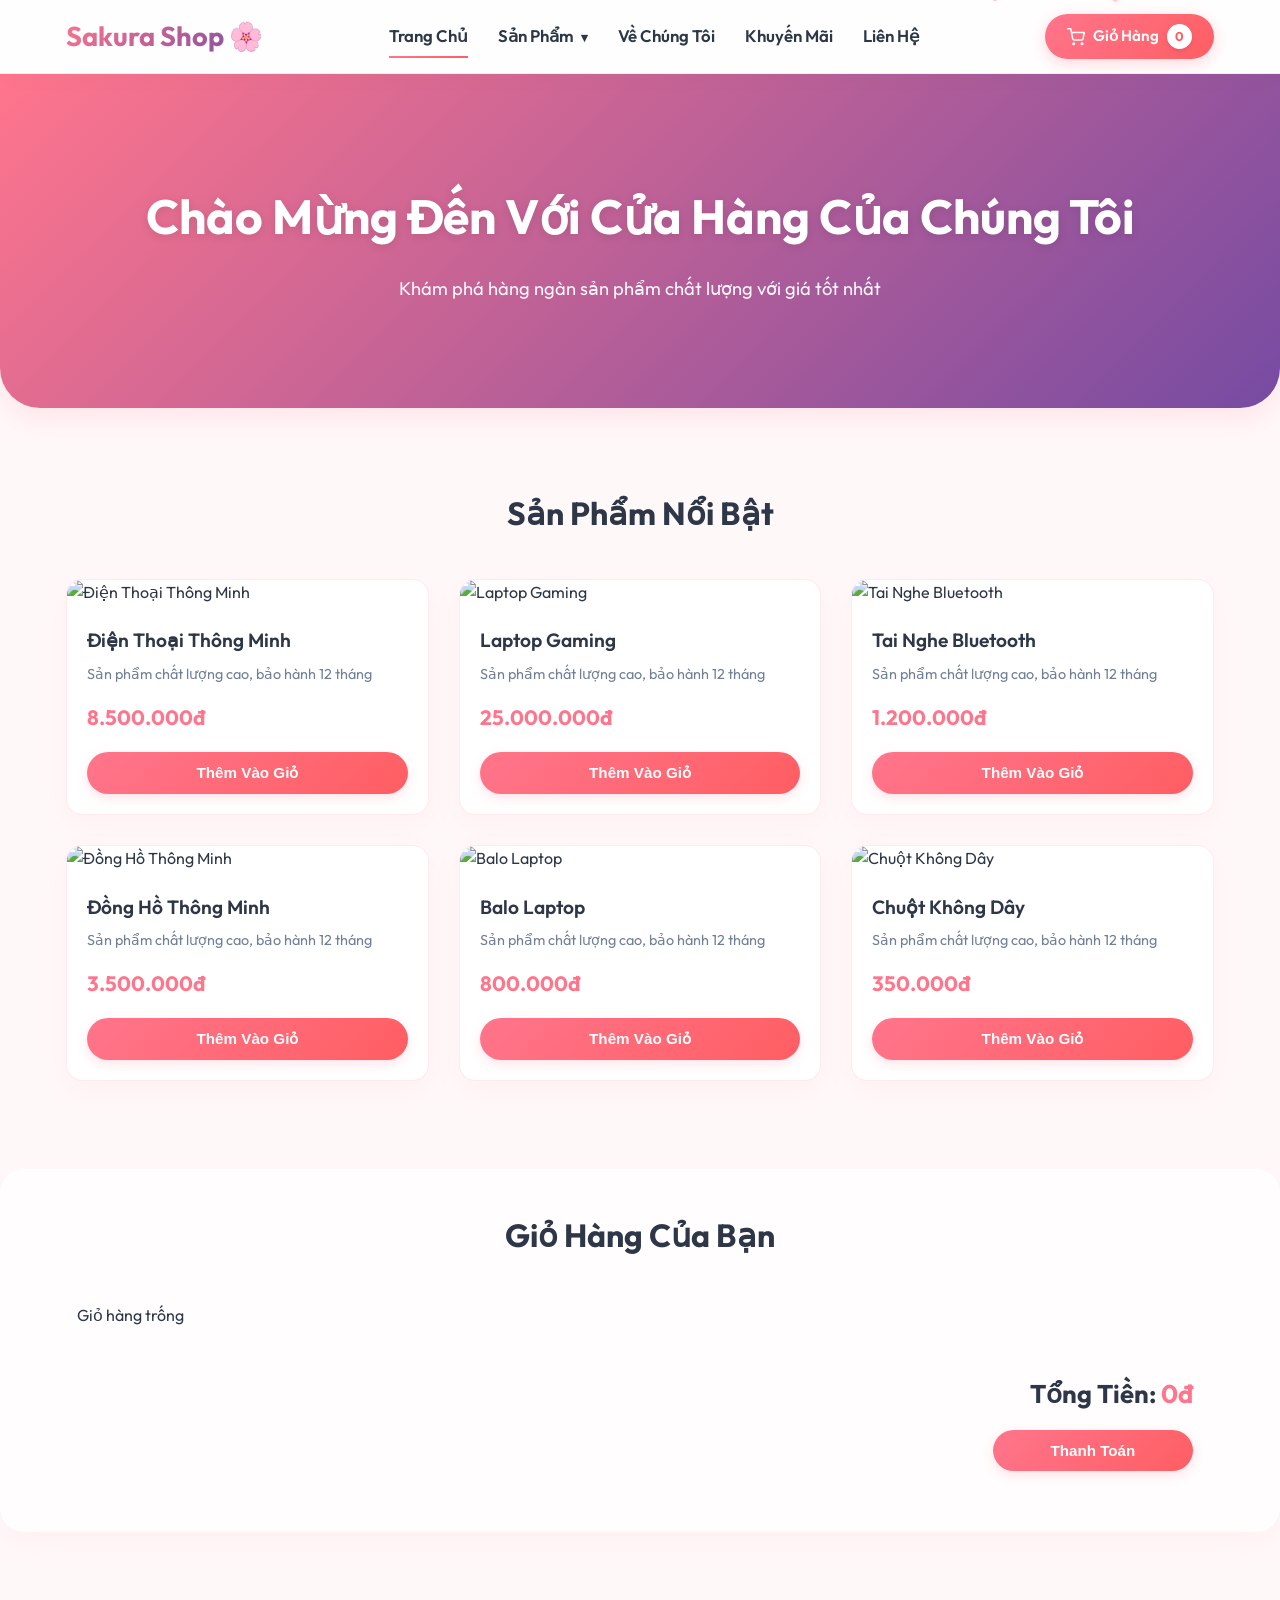
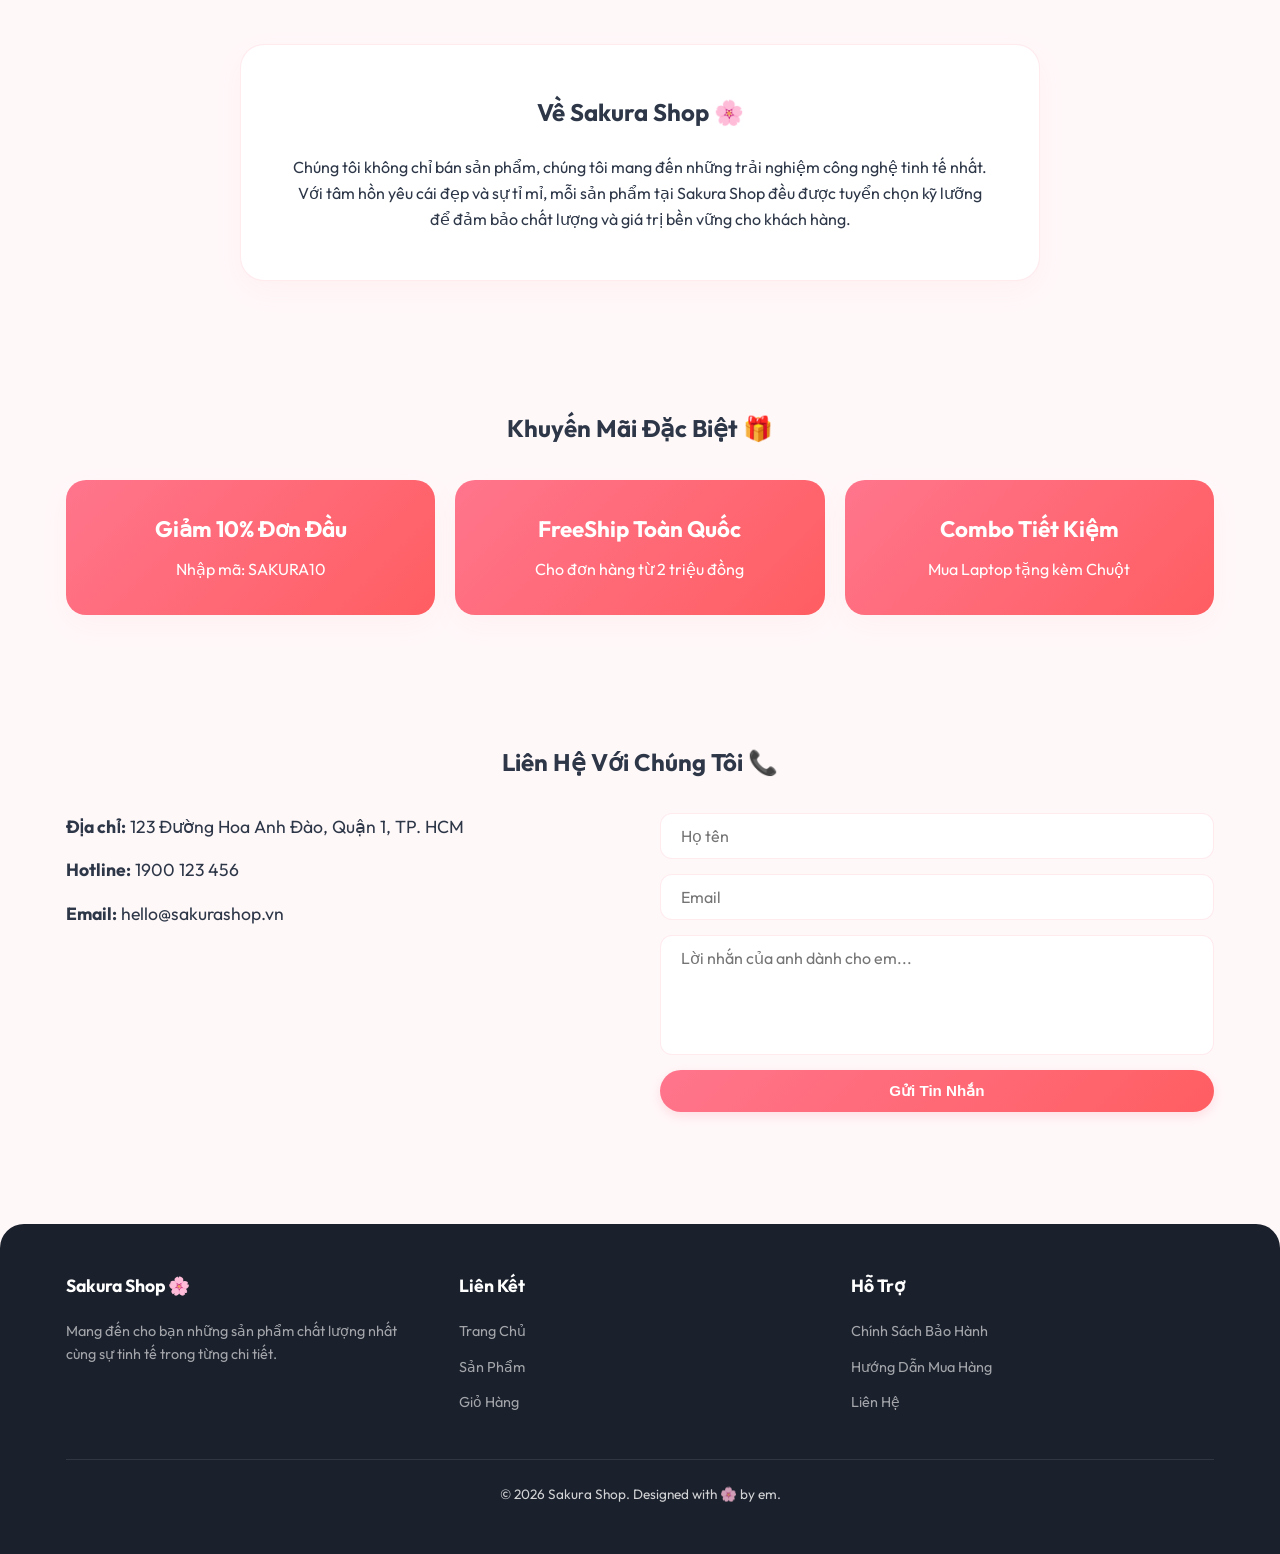
==== commit 3b2f40c2: "fix loi UI navigation cho mobile" ====
--- a/index.html
+++ b/index.html
@@ -16,9 +16,9 @@
     <body>
         <div class="sakura-container" id="sakura-container"></div>
         <header>
-            <div class="container header-wrapper">
+            <div class="container header-wrapper header-mobile">
                 <a href="#home" class="logo">
-                    <span>Sakura Shop</span>
+                    <span class="logo-text">Sakura Shop</span>
                     <span class="cherry-blossom">🌸</span>
                 </a>
 
--- a/style.css
+++ b/style.css
@@ -741,11 +741,12 @@
         box-shadow: -10px 0 30px rgba(0, 0, 0, 0.05);
         transition: all 0.4s cubic-bezier(0.4, 0, 0.2, 1);
         z-index: 1050;
-        display: block;
+        display: none;
     }
 
     .nav-menu.active {
         right: 0;
+        display: block;
     }
 
     .nav-menu ul {
@@ -798,6 +799,13 @@
         gap: 15px;
         padding: 0 5px;
     }
+    .header-mobile {
+        width: 100%;
+        display: flex;
+        justify-content: space-between;
+        align-items: center;
+        padding: auto 6px;
+    }
 
     .product-card {
         border-radius: 12px;
@@ -869,4 +877,13 @@
     .cart-total .btn {
         width: 100%;
     }
-}
+    .cart-text {
+        display: none;
+    }
+    .logo-text {
+        font-size: 27px;
+    }
+    .hero {
+        padding: 20px 0;
+    }
+}
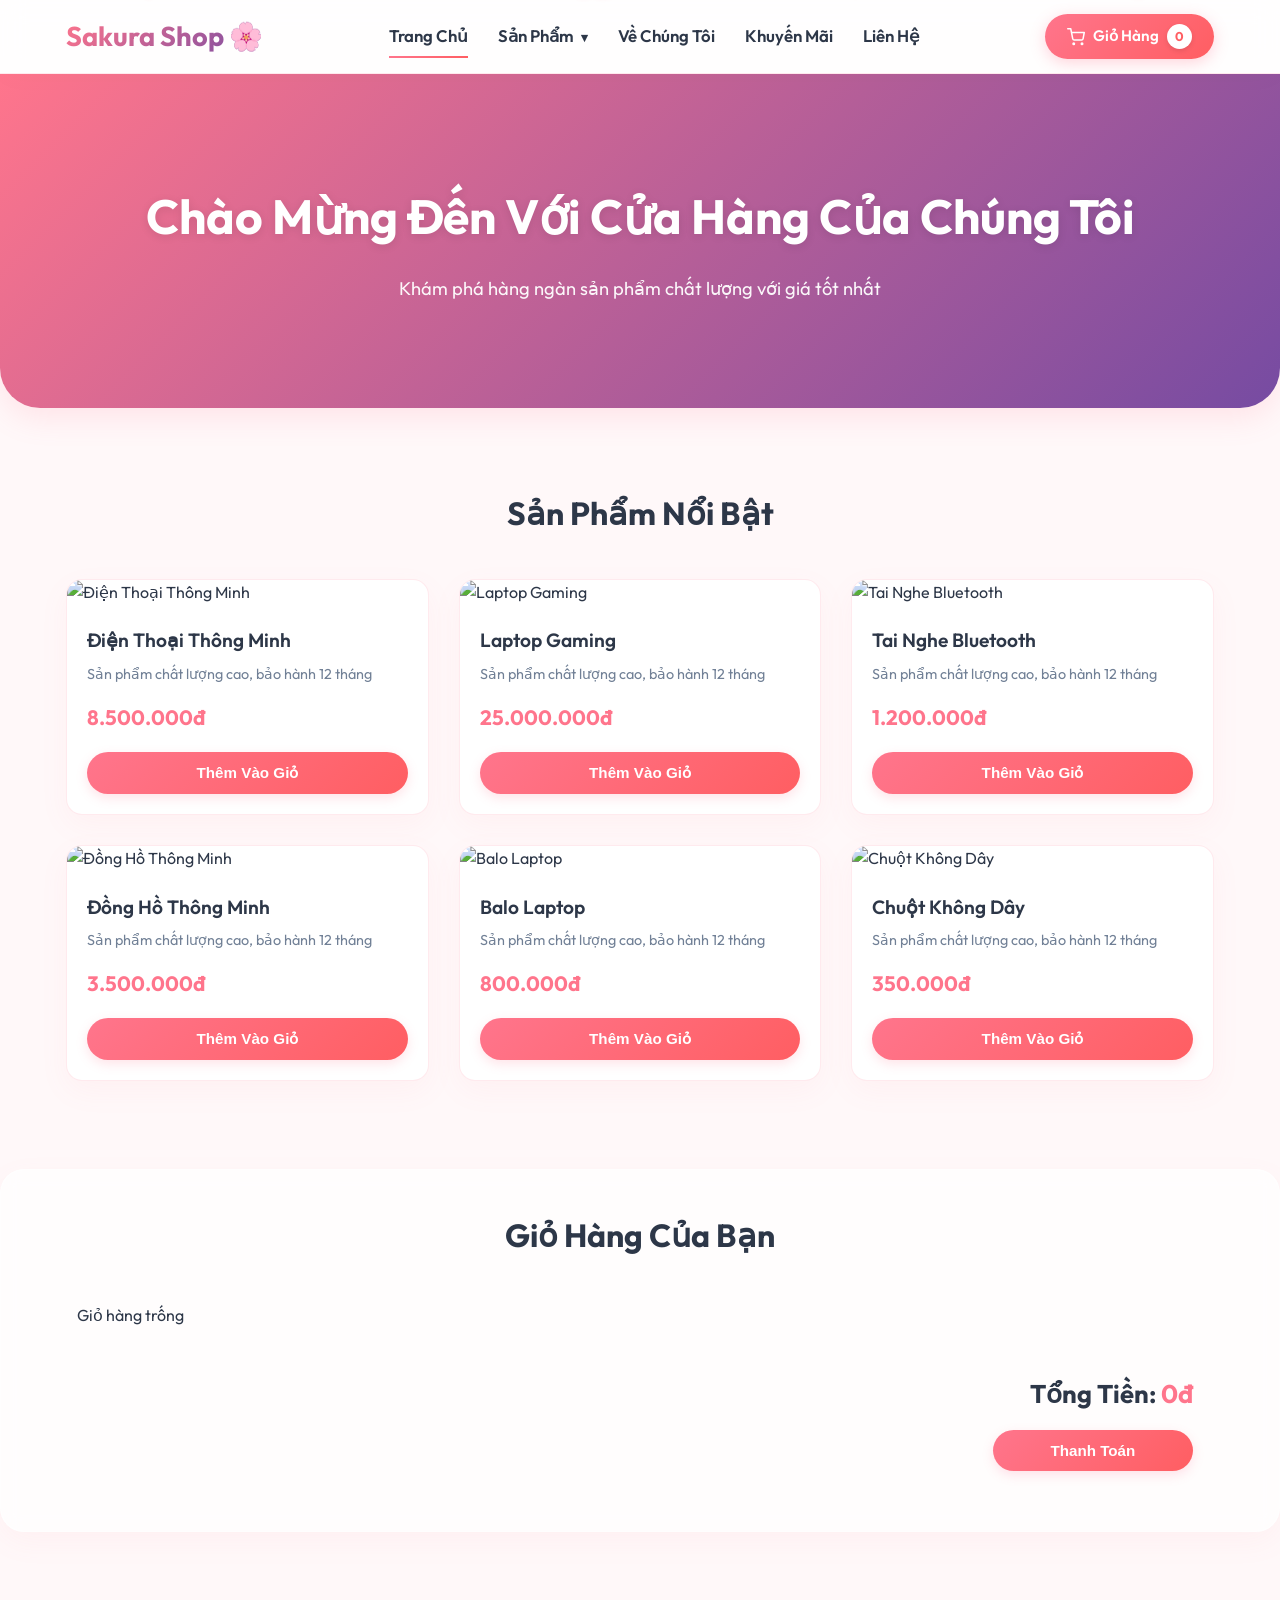
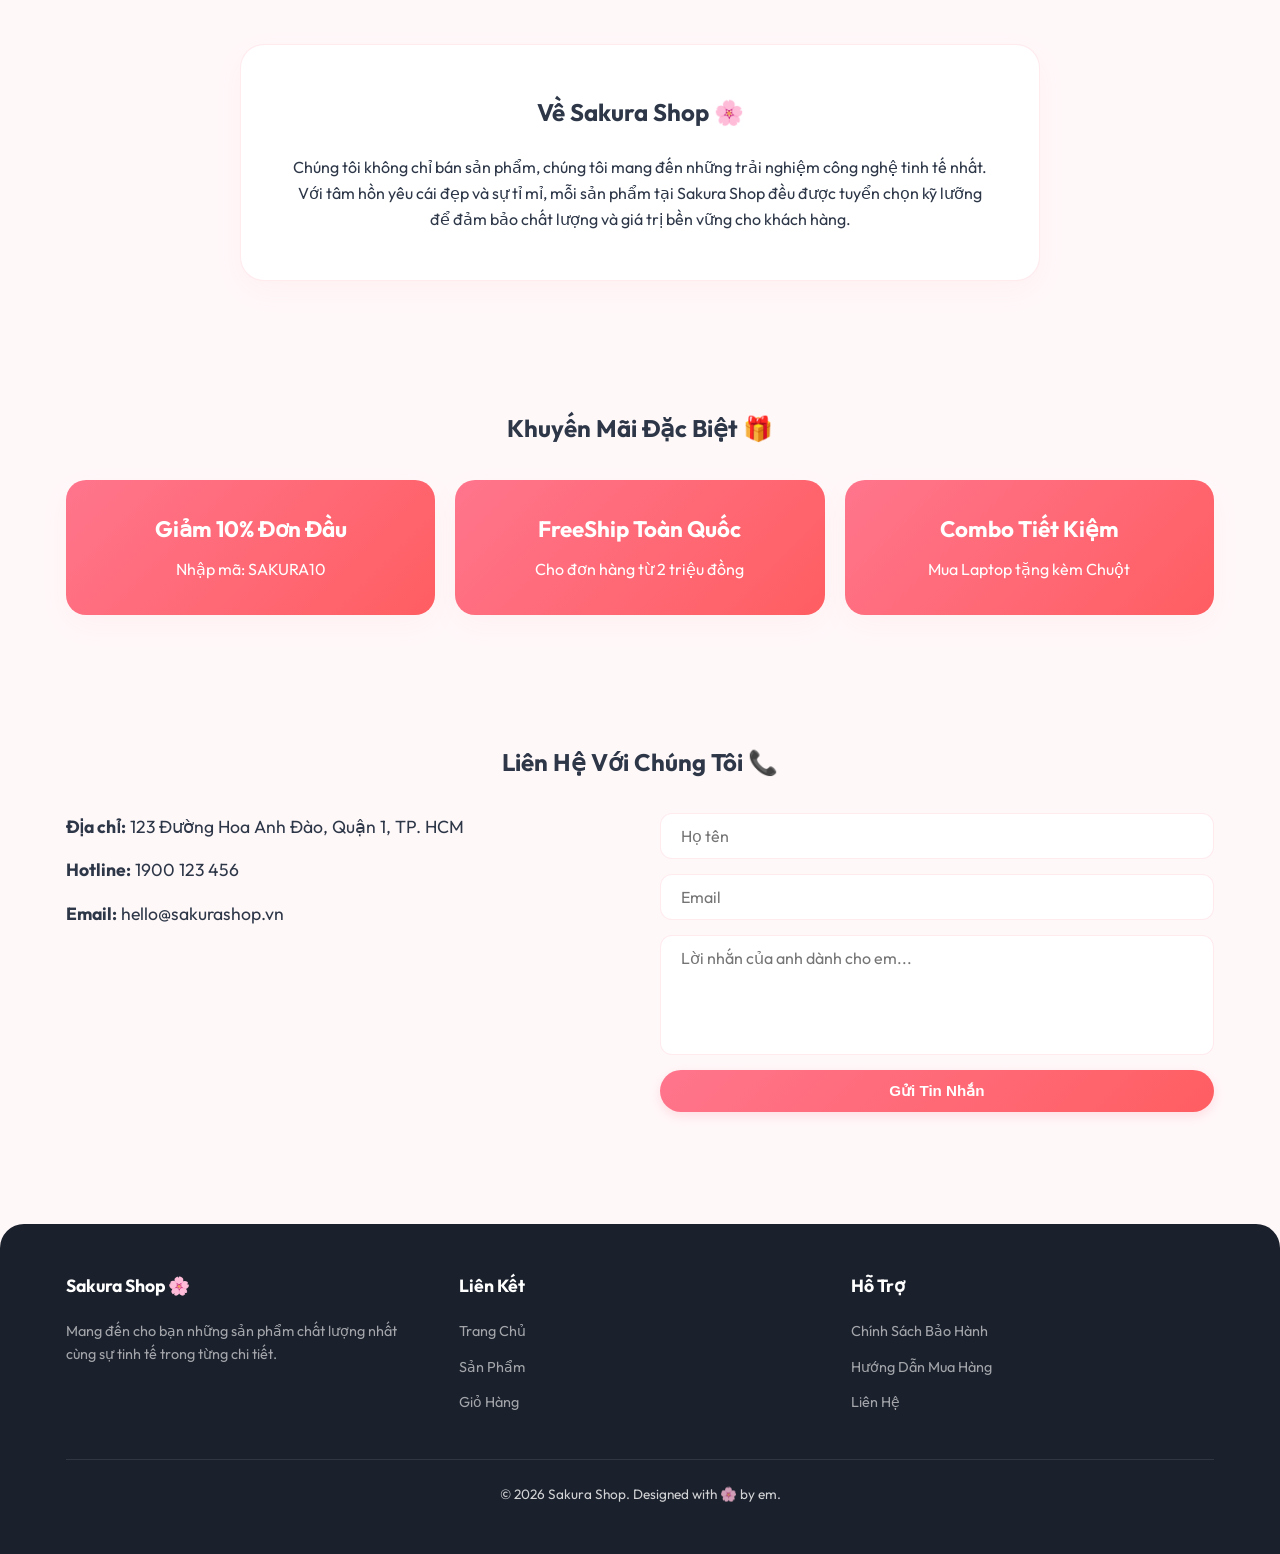
==== commit 83586e0e: "fix loi UI tren mobile lan thu 3" ====
--- a/index.html
+++ b/index.html
@@ -25,8 +25,11 @@
                 <nav class="nav-menu" id="nav-menu">
                     <ul>
                         <li><a href="#home" class="nav-link">Trang Chủ</a></li>
-                        <li class="dropdown">
-                            <a href="#products" class="nav-link checkout-button"
+                        <li class="dropdown checkout-button">
+                            <a
+                                href="#products"
+                                class="nav-link"
+                                onclick="checkout()"
                                 >Sản Phẩm <span class="arrow">▾</span></a
                             >
                             <ul class="dropdown-menu" style="display: none">
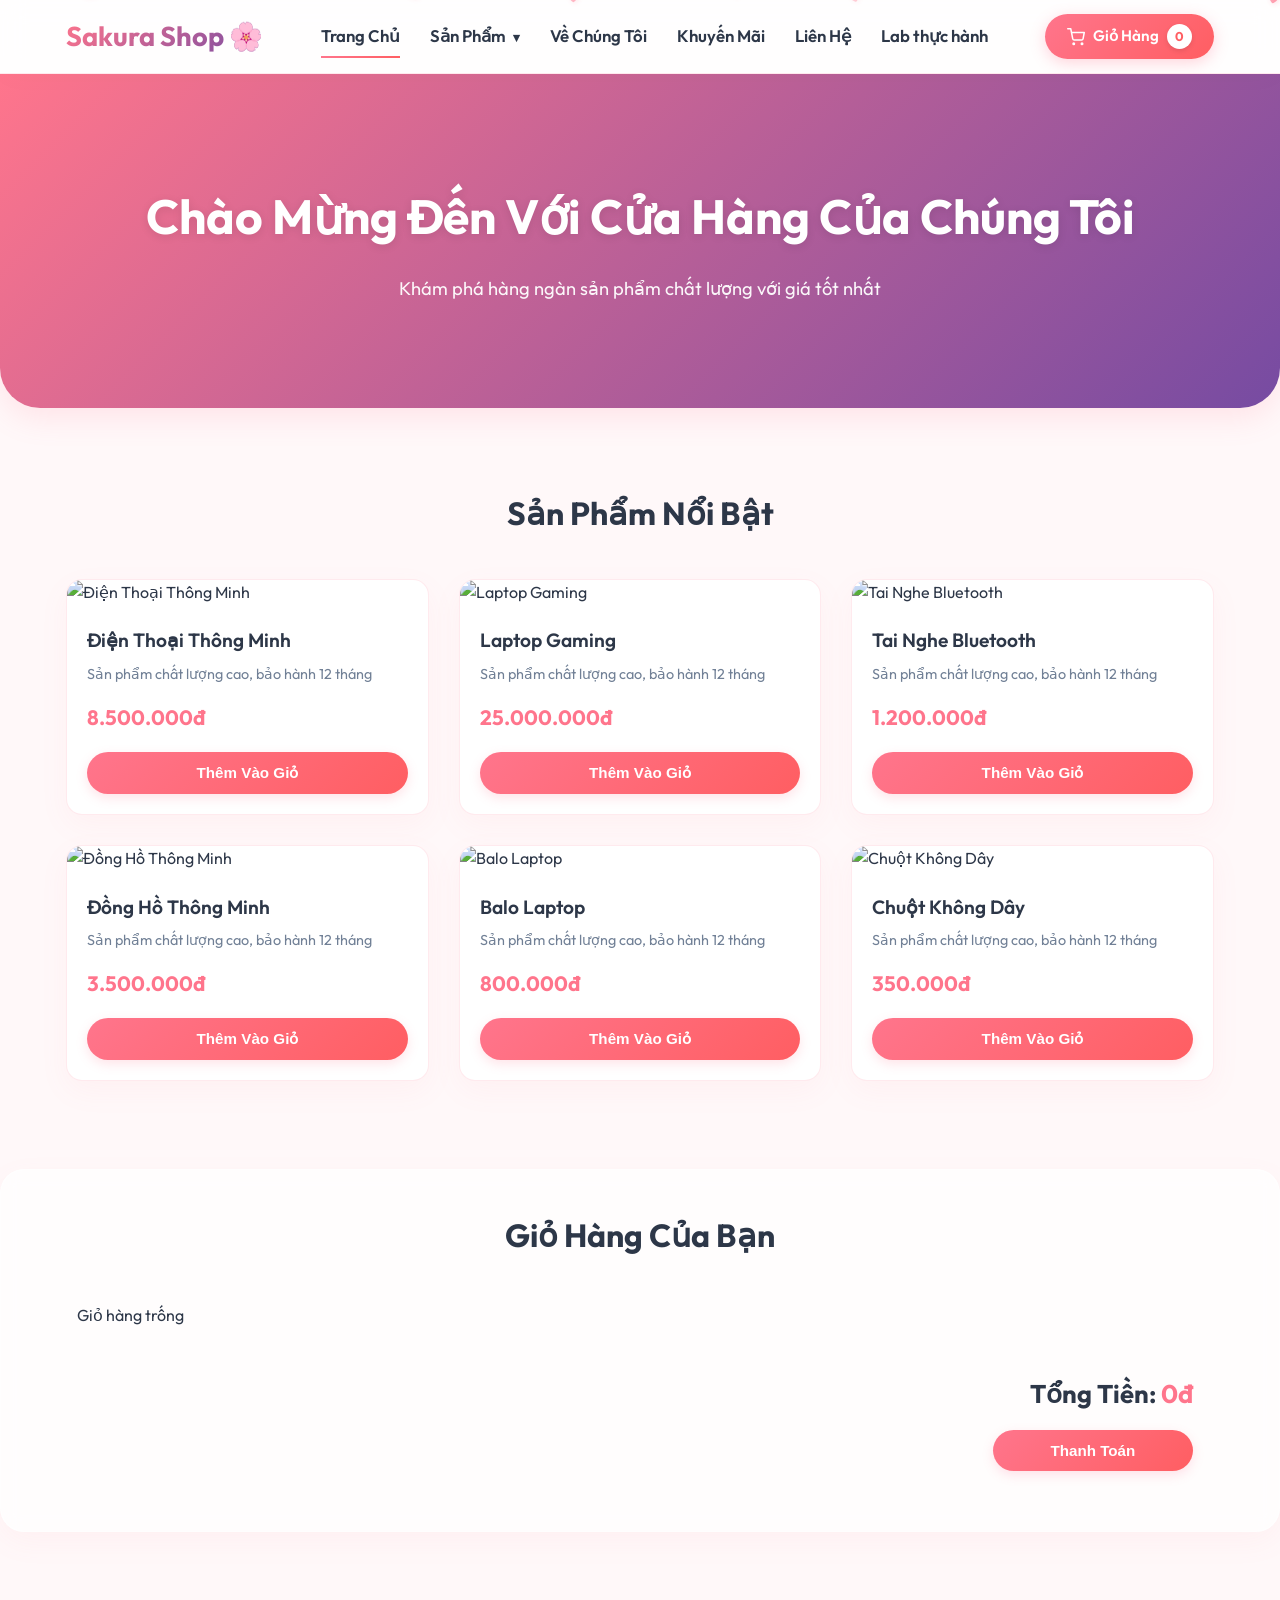
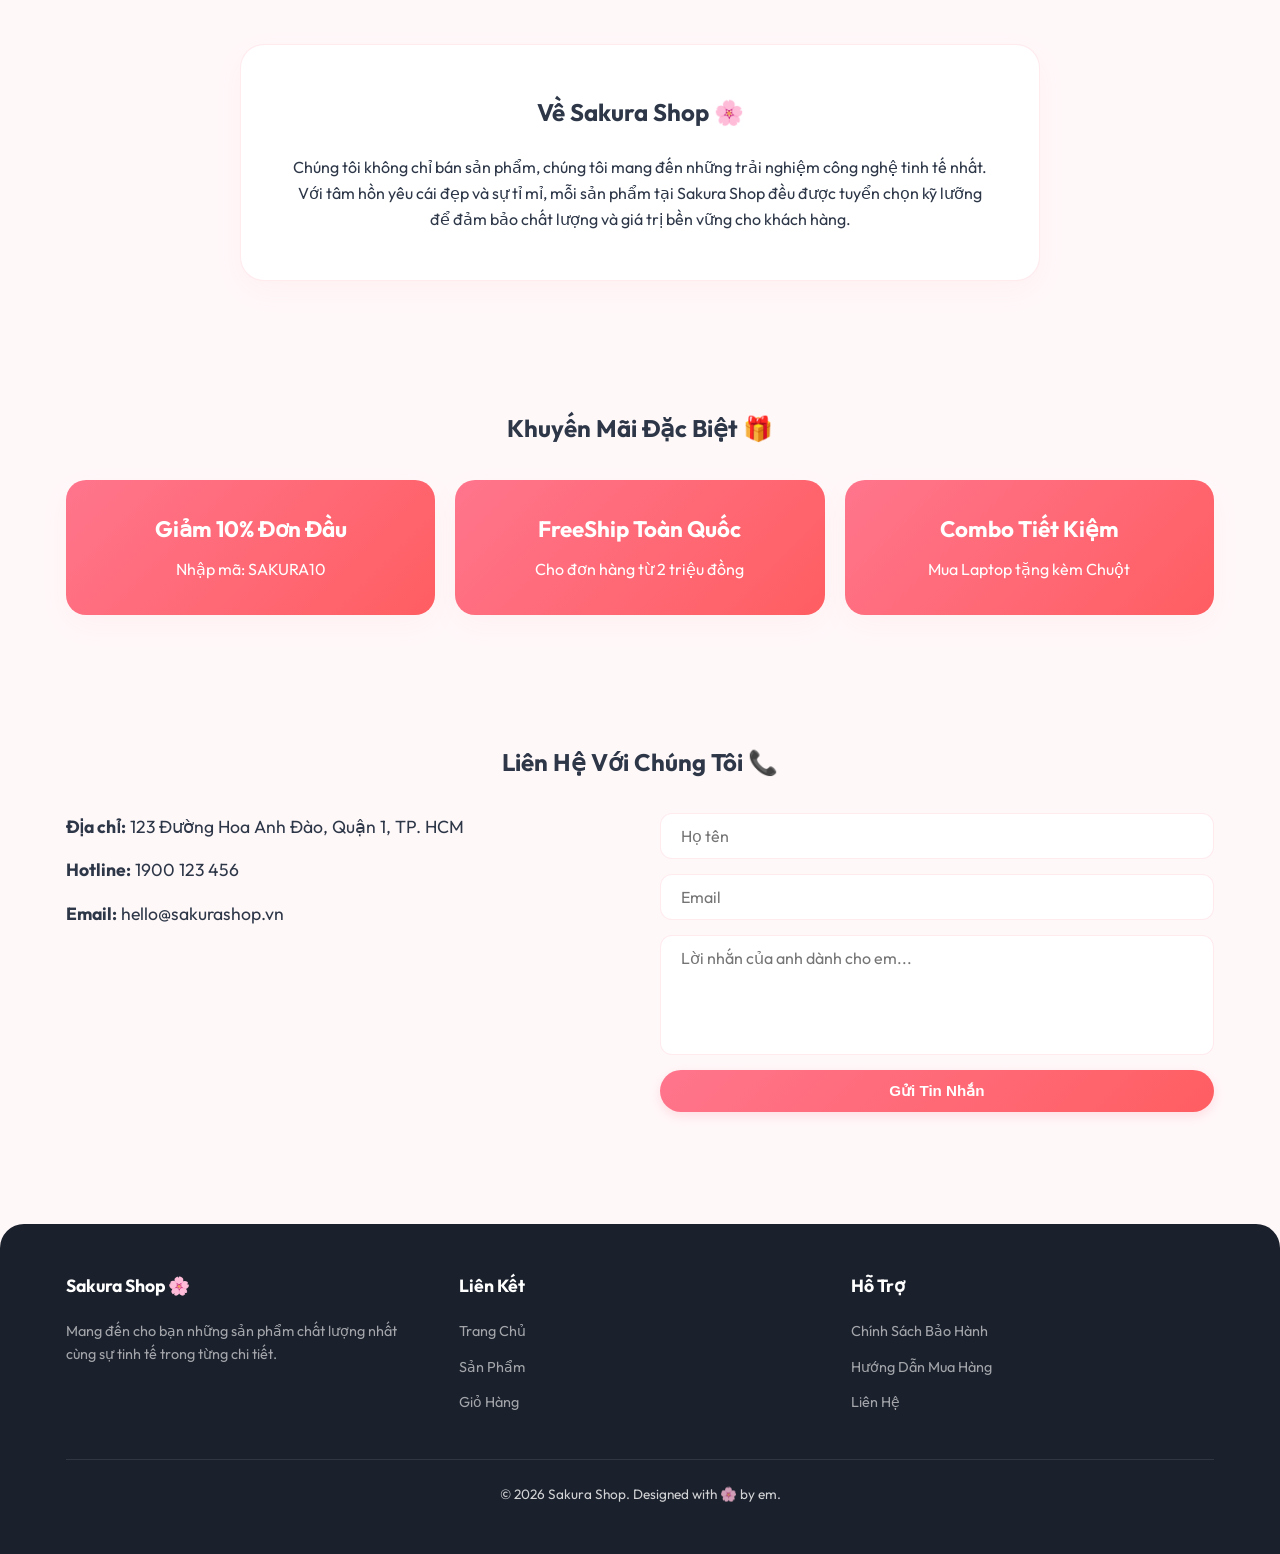
==== commit d16cf85a: "fix UI cho moblie lan 3" ====
--- a/index.html
+++ b/index.html
@@ -74,6 +74,11 @@
                             <a href="#offers" class="nav-link">Khuyến Mãi</a>
                         </li>
                         <li><a href="#contact" class="nav-link">Liên Hệ</a></li>
+                        <li>
+                            <a href="components/lab.html" class="nav-link"
+                                >Lab thực hành</a
+                            >
+                        </li>
                     </ul>
                 </nav>
 
